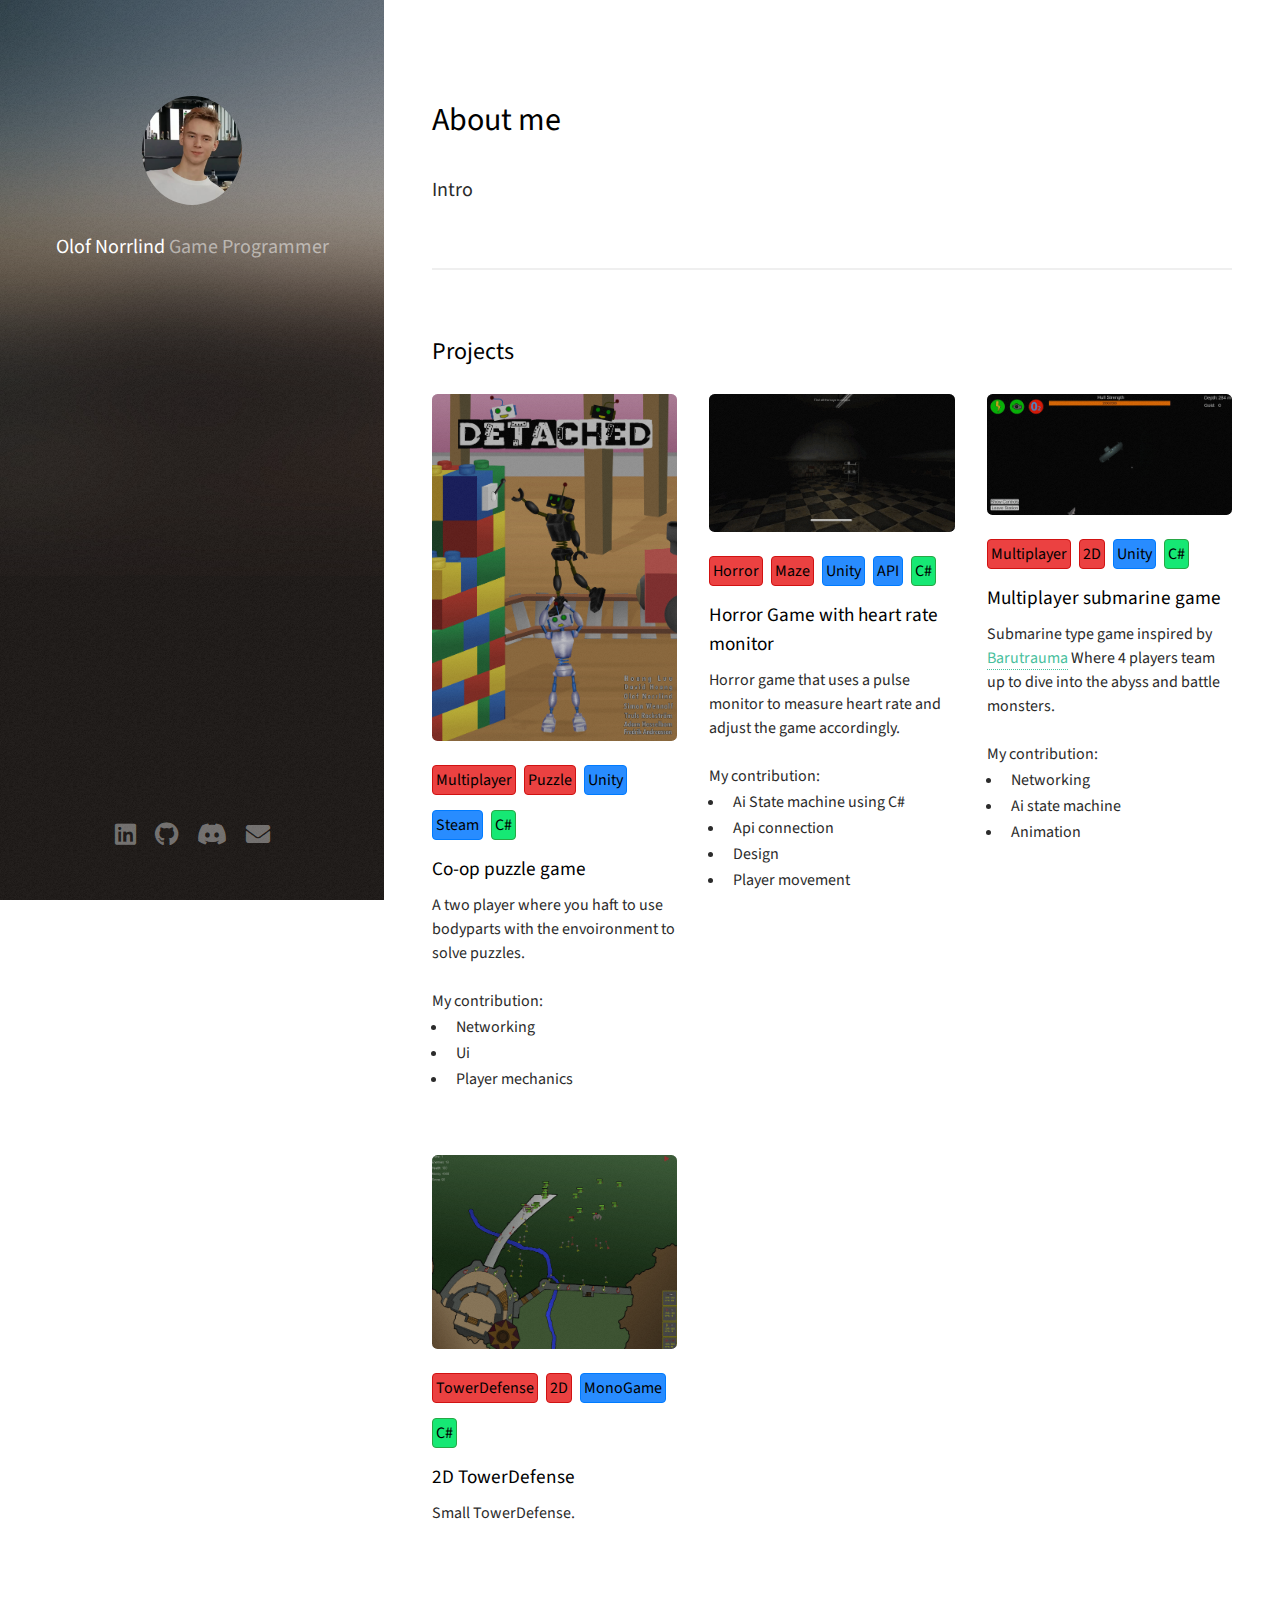
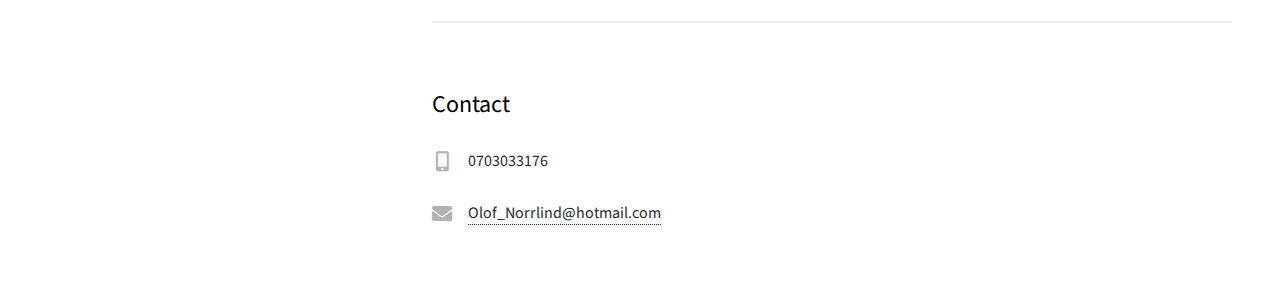
==== index.html @ 46040213 "Added assets + changed front page" ====
<!DOCTYPE HTML>
<html>
	<head>
		<title>Olof Norrlind Portfolio</title>
		<meta charset="utf-8" />
		<meta name="viewport" content="width=device-width, initial-scale=1, user-scalable=no" />
		<link rel="stylesheet" href="assets/css/main.css" />
	</head>
	<body class="is-preload">

		<!-- Header -->
			<header id="header">
				<div class="inner">
					<a href="#" class="image avatar"><img src="images/avatar.jpg" alt="" /></a>
					<h1><strong>Olof Norrlind</strong><br/>
					Game Programmer<br/>
					</h1>
				</div>
			</header>

		<!-- Main -->
			<div id="main">

				<!-- One -->
					<section id="one">
						<header class="major">
							<h2>About me</h2>
						</header>
						<p>Intro</p>
					</section>

				<!-- Two -->
					<section id="two">
						<h2>Projects</h2>
						<div class="row">
							<article class="col-4 col-6-small col-12-xsmall work-item">
								<a href="Detached.html" class="image fit thumb"><img src="images/Detached/DetachedAffisch2.png" alt="" /></a>
									<figcaption class="Game">Multiplayer</figcaption>
  									<figcaption class="Game">Puzzle</figcaption>
  									<figcaption class="Engine">Unity</figcaption>
									<figcaption class="Engine">Steam</figcaption>
									<figcaption class="Language">C#</figcaption>

								<h3>Co-op puzzle game</h3>
								<p>A two player where you haft to use bodyparts with the envoironment to solve puzzles. <br/>
									<br/>
								My contribution:</p>	

								<ul>
									<li><p>Networking</p></li>
									<li><p>Ui</p></li>
									<li><p>Player mechanics</p></li>
								</ul>
							</article>
							<article class="col-4 col-6-small col-12-xsmall work-item">
								<a href="Biofeedback.html" class="image fit thumb"><img src="images/BioFeedBack/Start.gif" alt="" /></a>
									<figcaption class="Game">Horror</figcaption>
									<figcaption class="Game">Maze</figcaption>
									<figcaption class="Engine">Unity</figcaption>
									<figcaption class="Engine">API</figcaption>
									<figcaption class="Language">C#</figcaption>

								<h3>Horror Game with heart rate monitor</h3>
								<p>Horror game that uses a pulse monitor to measure heart rate and adjust the game accordingly.<br/>
									<br/>
								My contribution:</p>	

								<ul>
									<li><p>Ai State machine using C#</p></li>
									<li><p>Api connection</p></li>
									<li><p>Design</p></li>
									<li><p>Player movement</p></li>
								</ul>
							</article>
							<article class="col-4 col-6-small col-12-xsmall work-item">
								<a href="BelowUs.html" class="image fit thumb"><img src="images/BelowUs/belowus4.gif" alt="" /></a>
									<figcaption class="Game">Multiplayer</figcaption>
									<figcaption class="Game">2D</figcaption>
									<figcaption class="Engine">Unity</figcaption>
									<figcaption class="Language">C#</figcaption>
								<h3>Multiplayer submarine game</h3>
								<p>Submarine type game inspired by <a href="https://store.steampowered.com/app/602960/Barotrauma/">Barutrauma</a> Where 4 players team up to dive into the abyss and battle monsters.<br/>
									<br/>
								My contribution:</p>	

								<ul>
									<li><p>Networking</p></li>
									<li><p>Ai state machine</p></li>
									<li><p>Animation</p></li>
								</ul>
							</article>
							<!-- <article class="col-4 col-6-small col-12-xsmall work-item">
								<a href="WeatherApp.html" class="image fit thumb"><img src="images/thumbs/04.jpg" alt="" /></a>
									<figcaption class="Game">Android App</figcaption>
									<figcaption class="Engine">Api</figcaption>
									<figcaption class="Engine">Android Studio</figcaption>
									<figcaption class="Language">Kotlin</figcaption>
								<h3>Trivia Game app</h3>
								<p>Players play the game by guessing the current climate in a city or country. Each round players get the 3 wrong answers and one correct one. The goal is to reach a highscore. The locations are pulled from google maps and then used in a weather api.</p>
							</article> -->
							<article class="col-4 col-6-small col-12-xsmall work-item">
								<a href="TowerDefense.html" class="image fit thumb"><img src="images/TowerDefense/Game1.png" alt="" /></a>
									<figcaption class="Game">TowerDefense</figcaption>
									<figcaption class="Game">2D</figcaption>
									<figcaption class="Engine">MonoGame</figcaption>
									<figcaption class="Language">C#</figcaption>
								<h3>2D TowerDefense</h3>
								<p>Small TowerDefense.</p>
							</article>	
						</div>
					</section>

				<!-- Three -->
					<section id="three">
						<h2>Contact</h2>
						<ul class="labeled-icons">
							<li>
								<h3 class="icon solid fa-mobile-alt"><span class="label">Phone</span></h3>
								0703033176
							</li>
							<li>
								<h3 class="icon solid fa-envelope"><span class="label">Email</span></h3>
								<a href="#">Olof_Norrlind@hotmail.com</a>
							</li>
						</ul>
						
					</section>

				<!-- Four -->
				<!--
					<section id="four">
						<h2>Elements</h2>

						<section>
							<h4>Text</h4>
							<p>This is <b>bold</b> and this is <strong>strong</strong>. This is <i>italic</i> and this is <em>emphasized</em>.
							This is <sup>superscript</sup> text and this is <sub>subscript</sub> text.
							This is <u>underlined</u> and this is code: <code>for (;;) { ... }</code>. Finally, <a href="#">this is a link</a>.</p>
							<hr />
							<header>
								<h4>Heading with a Subtitle</h4>
								<p>Lorem ipsum dolor sit amet nullam id egestas urna aliquam</p>
							</header>
							<p>Nunc lacinia ante nunc ac lobortis. Interdum adipiscing gravida odio porttitor sem non mi integer non faucibus ornare mi ut ante amet placerat aliquet. Volutpat eu sed ante lacinia sapien lorem accumsan varius montes viverra nibh in adipiscing blandit tempus accumsan.</p>
							<header>
								<h5>Heading with a Subtitle</h5>
								<p>Lorem ipsum dolor sit amet nullam id egestas urna aliquam</p>
							</header>
							<p>Nunc lacinia ante nunc ac lobortis. Interdum adipiscing gravida odio porttitor sem non mi integer non faucibus ornare mi ut ante amet placerat aliquet. Volutpat eu sed ante lacinia sapien lorem accumsan varius montes viverra nibh in adipiscing blandit tempus accumsan.</p>
							<hr />
							<h2>Heading Level 2</h2>
							<h3>Heading Level 3</h3>
							<h4>Heading Level 4</h4>
							<h5>Heading Level 5</h5>
							<h6>Heading Level 6</h6>
							<hr />
							<h5>Blockquote</h5>
							<blockquote>Fringilla nisl. Donec accumsan interdum nisi, quis tincidunt felis sagittis eget tempus euismod. Vestibulum ante ipsum primis in faucibus vestibulum. Blandit adipiscing eu felis iaculis volutpat ac adipiscing accumsan faucibus. Vestibulum ante ipsum primis in faucibus lorem ipsum dolor sit amet nullam adipiscing eu felis.</blockquote>
							<h5>Preformatted</h5>
							<pre><code>i = 0;

while (!deck.isInOrder()) {
print 'Iteration ' + i;
deck.shuffle();
i++;
}

print 'It took ' + i + ' iterations to sort the deck.';</code></pre>
						</section>

						<section>
							<h4>Lists</h4>
							<div class="row">
								<div class="col-6 col-12-xsmall">
									<h5>Unordered</h5>
									<ul>
										<li>Dolor pulvinar etiam magna etiam.</li>
										<li>Sagittis adipiscing lorem eleifend.</li>
										<li>Felis enim feugiat dolore viverra.</li>
									</ul>
									<h5>Alternate</h5>
									<ul class="alt">
										<li>Dolor pulvinar etiam magna etiam.</li>
										<li>Sagittis adipiscing lorem eleifend.</li>
										<li>Felis enim feugiat dolore viverra.</li>
									</ul>
								</div>
								<div class="col-6 col-12-xsmall">
									<h5>Ordered</h5>
									<ol>
										<li>Dolor pulvinar etiam magna etiam.</li>
										<li>Etiam vel felis at lorem sed viverra.</li>
										<li>Felis enim feugiat dolore viverra.</li>
										<li>Dolor pulvinar etiam magna etiam.</li>
										<li>Etiam vel felis at lorem sed viverra.</li>
										<li>Felis enim feugiat dolore viverra.</li>
									</ol>
									<h5>Icons</h5>
									<ul class="icons">
										<li><a href="#" class="icon brands fa-twitter"><span class="label">Twitter</span></a></li>
										<li><a href="#" class="icon brands fa-facebook-f"><span class="label">Facebook</span></a></li>
										<li><a href="#" class="icon brands fa-instagram"><span class="label">Instagram</span></a></li>
										<li><a href="#" class="icon brands fa-github"><span class="label">Github</span></a></li>
										<li><a href="#" class="icon brands fa-dribbble"><span class="label">Dribbble</span></a></li>
										<li><a href="#" class="icon brands fa-tumblr"><span class="label">Tumblr</span></a></li>
									</ul>
								</div>
							</div>
							<h5>Actions</h5>
							<ul class="actions">
								<li><a href="#" class="button primary">Default</a></li>
								<li><a href="#" class="button">Default</a></li>
							</ul>
							<ul class="actions small">
								<li><a href="#" class="button primary small">Small</a></li>
								<li><a href="#" class="button small">Small</a></li>
							</ul>
							<div class="row">
								<div class="col-6 col-12-small">
									<ul class="actions stacked">
										<li><a href="#" class="button primary">Default</a></li>
										<li><a href="#" class="button">Default</a></li>
									</ul>
								</div>
								<div class="col-6 col-12-small">
									<ul class="actions stacked">
										<li><a href="#" class="button primary small">Small</a></li>
										<li><a href="#" class="button small">Small</a></li>
									</ul>
								</div>
								<div class="col-6 col-12-small">
									<ul class="actions stacked">
										<li><a href="#" class="button primary fit">Default</a></li>
										<li><a href="#" class="button fit">Default</a></li>
									</ul>
								</div>
								<div class="col-6 col-12-small">
									<ul class="actions stacked">
										<li><a href="#" class="button primary small fit">Small</a></li>
										<li><a href="#" class="button small fit">Small</a></li>
									</ul>
								</div>
							</div>
						</section>

						<section>
							<h4>Table</h4>
							<h5>Default</h5>
							<div class="table-wrapper">
								<table>
									<thead>
										<tr>
											<th>Name</th>
											<th>Description</th>
											<th>Price</th>
										</tr>
									</thead>
									<tbody>
										<tr>
											<td>Item One</td>
											<td>Ante turpis integer aliquet porttitor.</td>
											<td>29.99</td>
										</tr>
										<tr>
											<td>Item Two</td>
											<td>Vis ac commodo adipiscing arcu aliquet.</td>
											<td>19.99</td>
										</tr>
										<tr>
											<td>Item Three</td>
											<td> Morbi faucibus arcu accumsan lorem.</td>
											<td>29.99</td>
										</tr>
										<tr>
											<td>Item Four</td>
											<td>Vitae integer tempus condimentum.</td>
											<td>19.99</td>
										</tr>
										<tr>
											<td>Item Five</td>
											<td>Ante turpis integer aliquet porttitor.</td>
											<td>29.99</td>
										</tr>
									</tbody>
									<tfoot>
										<tr>
											<td colspan="2"></td>
											<td>100.00</td>
										</tr>
									</tfoot>
								</table>
							</div>

							<h5>Alternate</h5>
							<div class="table-wrapper">
								<table class="alt">
									<thead>
										<tr>
											<th>Name</th>
											<th>Description</th>
											<th>Price</th>
										</tr>
									</thead>
									<tbody>
										<tr>
											<td>Item One</td>
											<td>Ante turpis integer aliquet porttitor.</td>
											<td>29.99</td>
										</tr>
										<tr>
											<td>Item Two</td>
											<td>Vis ac commodo adipiscing arcu aliquet.</td>
											<td>19.99</td>
										</tr>
										<tr>
											<td>Item Three</td>
											<td> Morbi faucibus arcu accumsan lorem.</td>
											<td>29.99</td>
										</tr>
										<tr>
											<td>Item Four</td>
											<td>Vitae integer tempus condimentum.</td>
											<td>19.99</td>
										</tr>
										<tr>
											<td>Item Five</td>
											<td>Ante turpis integer aliquet porttitor.</td>
											<td>29.99</td>
										</tr>
									</tbody>
									<tfoot>
										<tr>
											<td colspan="2"></td>
											<td>100.00</td>
										</tr>
									</tfoot>
								</table>
							</div>
						</section>

						<section>
							<h4>Buttons</h4>
							<ul class="actions">
								<li><a href="#" class="button primary">Primary</a></li>
								<li><a href="#" class="button">Default</a></li>
							</ul>
							<ul class="actions">
								<li><a href="#" class="button large">Large</a></li>
								<li><a href="#" class="button">Default</a></li>
								<li><a href="#" class="button small">Small</a></li>
							</ul>
							<ul class="actions fit">
								<li><a href="#" class="button primary fit">Fit</a></li>
								<li><a href="#" class="button fit">Fit</a></li>
							</ul>
							<ul class="actions fit small">
								<li><a href="#" class="button primary fit small">Fit + Small</a></li>
								<li><a href="#" class="button fit small">Fit + Small</a></li>
							</ul>
							<ul class="actions">
								<li><a href="#" class="button primary icon solid fa-download">Icon</a></li>
								<li><a href="#" class="button icon solid fa-download">Icon</a></li>
							</ul>
							<ul class="actions">
								<li><span class="button primary disabled">Primary</span></li>
								<li><span class="button disabled">Default</span></li>
							</ul>
						</section>

						<section>
							<h4>Form</h4>
							<form method="post" action="#">
								<div class="row gtr-uniform gtr-50">
									<div class="col-6 col-12-xsmall">
										<input type="text" name="demo-name" id="demo-name" value="" placeholder="Name" />
									</div>
									<div class="col-6 col-12-xsmall">
										<input type="email" name="demo-email" id="demo-email" value="" placeholder="Email" />
									</div>
									<div class="col-12">
										<select name="demo-category" id="demo-category">
											<option value="">- Category -</option>
											<option value="1">Manufacturing</option>
											<option value="1">Shipping</option>
											<option value="1">Administration</option>
											<option value="1">Human Resources</option>
										</select>
									</div>
									<div class="col-4 col-12-small">
										<input type="radio" id="demo-priority-low" name="demo-priority" checked>
										<label for="demo-priority-low">Low Priority</label>
									</div>
									<div class="col-4 col-12-small">
										<input type="radio" id="demo-priority-normal" name="demo-priority">
										<label for="demo-priority-normal">Normal Priority</label>
									</div>
									<div class="col-4 col-12-small">
										<input type="radio" id="demo-priority-high" name="demo-priority">
										<label for="demo-priority-high">High Priority</label>
									</div>
									<div class="col-6 col-12-small">
										<input type="checkbox" id="demo-copy" name="demo-copy">
										<label for="demo-copy">Email me a copy of this message</label>
									</div>
									<div class="col-6 col-12-small">
										<input type="checkbox" id="demo-human" name="demo-human" checked>
										<label for="demo-human">I am a human and not a robot</label>
									</div>
									<div class="col-12">
										<textarea name="demo-message" id="demo-message" placeholder="Enter your message" rows="6"></textarea>
									</div>
									<div class="col-12">
										<ul class="actions">
											<li><input type="submit" value="Send Message" class="primary" /></li>
											<li><input type="reset" value="Reset" /></li>
										</ul>
									</div>
								</div>
							</form>
						</section>

						<section>
							<h4>Image</h4>
							<h5>Fit</h5>
							<div class="box alt">
								<div class="row gtr-50 gtr-uniform">
									<div class="col-12"><span class="image fit"><img src="images/fulls/05.jpg" alt="" /></span></div>
									<div class="col-4"><span class="image fit"><img src="images/thumbs/01.jpg" alt="" /></span></div>
									<div class="col-4"><span class="image fit"><img src="images/thumbs/02.jpg" alt="" /></span></div>
									<div class="col-4"><span class="image fit"><img src="images/thumbs/03.jpg" alt="" /></span></div>
									<div class="col-4"><span class="image fit"><img src="images/thumbs/04.jpg" alt="" /></span></div>
									<div class="col-4"><span class="image fit"><img src="images/thumbs/05.jpg" alt="" /></span></div>
									<div class="col-4"><span class="image fit"><img src="images/thumbs/06.jpg" alt="" /></span></div>
									<div class="col-4"><span class="image fit"><img src="images/thumbs/03.jpg" alt="" /></span></div>
									<div class="col-4"><span class="image fit"><img src="images/thumbs/02.jpg" alt="" /></span></div>
									<div class="col-4"><span class="image fit"><img src="images/thumbs/01.jpg" alt="" /></span></div>
								</div>
							</div>
							<h5>Left &amp; Right</h5>
							<p><span class="image left"><img src="images/avatar.jpg" alt="" /></span>Fringilla nisl. Donec accumsan interdum nisi, quis tincidunt felis sagittis eget. tempus euismod. Vestibulum ante ipsum primis in faucibus vestibulum. Blandit adipiscing eu felis iaculis volutpat ac adipiscing accumsan eu faucibus. Integer ac pellentesque praesent tincidunt felis sagittis eget. tempus euismod. Vestibulum ante ipsum primis in faucibus vestibulum. Blandit adipiscing eu felis iaculis volutpat ac adipiscing accumsan eu faucibus. Integer ac pellentesque praesent. Donec accumsan interdum nisi, quis tincidunt felis sagittis eget. tempus euismod. Vestibulum ante ipsum primis in faucibus vestibulum. Blandit adipiscing eu felis iaculis volutpat ac adipiscing accumsan eu faucibus. Integer ac pellentesque praesent tincidunt felis sagittis eget. tempus euismod. Vestibulum ante ipsum primis in faucibus vestibulum. Blandit adipiscing eu felis iaculis volutpat ac adipiscing accumsan eu faucibus. Integer ac pellentesque praesent.</p>
							<p><span class="image right"><img src="images/avatar.jpg" alt="" /></span>Fringilla nisl. Donec accumsan interdum nisi, quis tincidunt felis sagittis eget. tempus euismod. Vestibulum ante ipsum primis in faucibus vestibulum. Blandit adipiscing eu felis iaculis volutpat ac adipiscing accumsan eu faucibus. Integer ac pellentesque praesent tincidunt felis sagittis eget. tempus euismod. Vestibulum ante ipsum primis in faucibus vestibulum. Blandit adipiscing eu felis iaculis volutpat ac adipiscing accumsan eu faucibus. Integer ac pellentesque praesent. Donec accumsan interdum nisi, quis tincidunt felis sagittis eget. tempus euismod. Vestibulum ante ipsum primis in faucibus vestibulum. Blandit adipiscing eu felis iaculis volutpat ac adipiscing accumsan eu faucibus. Integer ac pellentesque praesent tincidunt felis sagittis eget. tempus euismod. Vestibulum ante ipsum primis in faucibus vestibulum. Blandit adipiscing eu felis iaculis volutpat ac adipiscing accumsan eu faucibus. Integer ac pellentesque praesent.</p>
						</section>

					</section>
				-->

			</div>

		<!-- Footer -->
			<footer id="footer">
				<div class="inner">
					<ul class="icons">
						<li><a href="https://se.linkedin.com/in/olof-norrlind-873785173" class="icon brands fa-linkedin"><span class="label">Linkedin</span></a></li>
						<li><a href="https://github.com/OlofN97" class="icon brands fa-github"><span class="label">Github</span></a></li>
						<li><a href="https://discordapp.com/users/197873291271077891" class="icon brands fa-discord"><span class="label">Discord</span></a></li>
						<li><a href="mailto:olof_norrlind@hotmail.com" class="icon solid fa-envelope"><span class="label">Email</span></a></li>
					</ul>					
				</div>
			</footer>

		<!-- Scripts -->
			<script src="assets/js/jquery.min.js"></script>
			<script src="assets/js/jquery.poptrox.min.js"></script>
			<script src="assets/js/browser.min.js"></script>
			<script src="assets/js/breakpoints.min.js"></script>
			<script src="assets/js/util.js"></script>
			<script src="assets/js/main.js"></script>

	</body>
</html>
---- assets/css/main.css ----
@import url("fontawesome-all.min.css");
@import url("https://fonts.googleapis.com/css?family=Source+Sans+Pro:400,400italic");

/*
	Strata by HTML5 UP
	html5up.net | @ajlkn
	Free for personal and commercial use under the CCA 3.0 license (html5up.net/license)
*/

html, body, div, span, applet, object,
iframe, h1, h2, h3, h4, h5, h6, p, blockquote,
pre, a, abbr, acronym, address, big, cite,
code, del, dfn, em, img, ins, kbd, q, s, samp,
small, strike, strong, sub, sup, tt, var, b,
u, i, center, dl, dt, dd, ol, ul, li, fieldset,
form, label, legend, table, caption, tbody,
tfoot, thead, tr, th, td, article, aside,
canvas, details, embed, figure, figcaption,
footer, header, hgroup, menu, nav, output, ruby,
section, summary, time, mark, audio, video {
	margin: 0;
	padding: 0;
	border: 0;
	font-size: 100%;
	font: inherit;
	vertical-align: baseline;}

article, aside, details, figcaption, figure,
footer, header, hgroup, menu, nav, section {
	display: block;}

body {
	line-height: 1;
}





.back-button {
	position: absolute;
	top: 5%; /* Adjust as needed */
	left: 5%; /* Adjust as needed */
	padding: 10px 20px;
	background-color: transparent; /* Blue background color */
	color: #b2b2b2; /* White text color */
	border: none;
	border-radius: 4px;
	cursor: pointer;
}

.back-button:hover {
	background-color: rgba(255, 255, 255, 0.1); /* Keep background color transparent on hover */
	color: #b2b2b2; /* Change text color on hover */
	border:#787878;
	border-radius: 4px;
}





.button-container {
	display: flex;
  }

ol, ul {
	list-style: none;
}

blockquote, q {
	quotes: none;
}

	blockquote:before, blockquote:after, q:before, q:after {
		content: '';
		content: none;
	}

table {
	border-collapse: collapse;
	border-spacing: 0;
}

body {
	-webkit-text-size-adjust: none;
}

mark {
	background-color: transparent;
	color: inherit;
}

input::-moz-focus-inner {
	border: 0;
	padding: 0;
}

input, select, textarea {
	-moz-appearance: none;
	-webkit-appearance: none;
	-ms-appearance: none;
	appearance: none;
}

/* Basic */

	html {
		box-sizing: border-box;
	}

	*, *:before, *:after {
		box-sizing: inherit;
	}

	body {
		background: #fff;
	}

		body.is-preload *, body.is-preload *:before, body.is-preload *:after {
			-moz-animation: none !important;
			-webkit-animation: none !important;
			-ms-animation: none !important;
			animation: none !important;
			-moz-transition: none !important;
			-webkit-transition: none !important;
			-ms-transition: none !important;
			transition: none !important;
		}

	body, input, select, textarea {
		color: #2b2b2b;
		font-family: "Source Sans Pro", Helvetica, sans-serif;
		font-size: 16pt;
		font-weight: 400;
		line-height: 1.75em;
	}

	a {
		-moz-transition: color 0.2s ease-in-out, border-color 0.2s ease-in-out;
		-webkit-transition: color 0.2s ease-in-out, border-color 0.2s ease-in-out;
		-ms-transition: color 0.2s ease-in-out, border-color 0.2s ease-in-out;
		transition: color 0.2s ease-in-out, border-color 0.2s ease-in-out;
		border-bottom: dotted 1px;
		color: #49bf9d;
		text-decoration: none;
	}

		a:hover {
			border-bottom-color: transparent;
			color: #49bf9d !important;
			text-decoration: none;
		}

	strong, b {
		color: #787878;
		font-weight: 400;
	}

	em, i {
		font-style: italic;
	}

	p {
		font-size: 20px;
		margin: 0 0 2em 0;
	}

	h1, h2, h3, h4, h5, h6 {
		color: #000000;
		font-weight: 400;
		line-height: 1em;
		margin: 0 0 1em 0;
	}

		h1 a, h2 a, h3 a, h4 a, h5 a, h6 a {
			color: inherit;
			text-decoration: none;
		}

	h1 {
		font-size: 2em;
		line-height: 1.5em;
	}

	h2 {
		font-size: 1.5em;
		line-height: 1.5em;
	}

	h3 {
		font-size: 1.25em;
		line-height: 1.5em;
	}

	h4 {
		font-size: 1.1em;
		line-height: 1.5em;
	}

	h5 {
		font-size: 0.9em;
		line-height: 1.5em;
	}

	h6 {
		font-size: 0.7em;
		line-height: 1.5em;
	}

	sub {
		font-size: 0.8em;
		position: relative;
		top: 0.5em;
	}

	sup {
		font-size: 0.8em;
		position: relative;
		top: -0.5em;
	}

	hr {
		border: 0;
		border-bottom: solid 2px #efefef;
		margin: 2em 0;
	}

		hr.major {
			margin: 3em 0;
		}

	blockquote {
		border-left: solid 6px #efefef;
		font-style: italic;
		margin: 0 0 2em 0;
		padding: 0.5em 0 0.5em 1.5em;
	}

	code {
		background: #f7f7f7;
		border-radius: 0.35em;
		border: solid 2px #efefef;
		font-family: "Courier New", monospace;
		font-size: 0.9em;
		margin: 0 0.25em;
		padding: 0.25em 0.65em;
	}

	pre {
		-webkit-overflow-scrolling: touch;
		font-family: "Courier New", monospace;
		font-size: 0.9em;
		margin: 0 0 2em 0;
	}

		pre code {
			display: block;
			line-height: 1.75em;
			padding: 1em 1.5em;
			overflow-x: auto;
		}

	.align-left {
		text-align: left;
	}

	.align-center {
		text-align: center;
	}

	.align-right {
		text-align: right;
	}

/* Container */

	.container {
		margin: 0 auto;
		max-width: calc(100% - 4em);
		width: 100%;
	}

		.container.xsmall {
			width: 25%;
		}

		.container.small {
			width: 50%;
		}

		.container.medium {
			width: 75%;
		}

		.container.large {
			width: 125%;
		}

		.container.xlarge {
			width: 150%;
		}

		.container.max {
			width: 100%;
		}

		@media screen and (max-width: 980px) {

			.container {
				width: 100% !important;
				max-width: 100% !important;
			}

		}

		@media screen and (max-width: 480px) {

			.container {
				max-width: calc(100% - 3em);
			}

		}

/* Row */

	.row {
		display: flex;
		flex-wrap: wrap;
		box-sizing: border-box;
		align-items: stretch;
	}

		.row > * {
			box-sizing: border-box;
		}

		.row.gtr-uniform > * > :last-child {
			margin-bottom: 0;
		}

		.row.aln-left {
			justify-content: flex-start;
		}

		.row.aln-center {
			justify-content: center;
		}

		.row.aln-right {
			justify-content: flex-end;
		}

		.row.aln-top {
			align-items: flex-start;
		}

		.row.aln-middle {
			align-items: center;
		}

		.row.aln-bottom {
			align-items: flex-end;
		}

		.row > .imp {
			order: -1;
		}

		.row > .col-1 {
			width: 8.33333%;
		}

		.row > .off-1 {
			margin-left: 8.33333%;
		}

		.row > .col-2 {
			width: 16.66667%;
		}

		.row > .off-2 {
			margin-left: 16.66667%;
		}

		.row > .col-3 {
			width: 25%;
		}

		.row > .off-3 {
			margin-left: 25%;
		}

		.row > .col-4 {
			width: 33.33333%;
		}

		.row > .off-4 {
			margin-left: 33.33333%;
		}

		.row > .col-5 {
			width: 41.66667%;
		}

		.row > .off-5 {
			margin-left: 41.66667%;
		}

		.row > .col-6 {
			width: 50%;
		}

		.row > .off-6 {
			margin-left: 50%;
		}

		.row > .col-7 {
			width: 58.33333%;
		}

		.row > .off-7 {
			margin-left: 58.33333%;
		}

		.row > .col-8 {
			width: 66.66667%;
		}

		.row > .off-8 {
			margin-left: 66.66667%;
		}

		.row > .col-9 {
			width: 75%;
		}

		.row > .off-9 {
			margin-left: 75%;
		}

		.row > .col-10 {
			width: 83.33333%;
		}

		.row > .off-10 {
			margin-left: 83.33333%;
		}

		.row > .col-11 {
			width: 91.66667%;
		}

		.row > .off-11 {
			margin-left: 91.66667%;
		}

		.row > .col-12 {
			width: 100%;
		}

		.row > .off-12 {
			margin-left: 100%;
		}

		.row.gtr-0 {
			margin-top: 0;
			margin-left: 0em;
		}

			.row.gtr-0 > * {
				padding: 0 0 0 0em;
			}

			.row.gtr-0.gtr-uniform {
				margin-top: 0em;
			}

				.row.gtr-0.gtr-uniform > * {
					padding-top: 0em;
				}

		.row.gtr-25 {
			margin-top: 0;
			margin-left: -0.625em;
		}

			.row.gtr-25 > * {
				padding: 0 0 0 0.625em;
			}

			.row.gtr-25.gtr-uniform {
				margin-top: -0.625em;
			}

				.row.gtr-25.gtr-uniform > * {
					padding-top: 0.625em;
				}

		.row.gtr-50 {
			margin-top: 0;
			margin-left: -1.25em;
		}

			.row.gtr-50 > * {
				padding: 0 0 0 1.25em;
			}

			.row.gtr-50.gtr-uniform {
				margin-top: -1.25em;
			}

				.row.gtr-50.gtr-uniform > * {
					padding-top: 1.25em;
				}

		.row {
			margin-top: 0;
			margin-left: -2.5em;
		}

			.row > * {
				padding: 0 0 0 2.5em;
			}

			.row.gtr-uniform {
				margin-top: -2.5em;
			}

				.row.gtr-uniform > * {
					padding-top: 2.5em;
				}

		.row.gtr-150 {
			margin-top: 0;
			margin-left: -3.75em;
		}

			.row.gtr-150 > * {
				padding: 0 0 0 3.75em;
			}

			.row.gtr-150.gtr-uniform {
				margin-top: -3.75em;
			}

				.row.gtr-150.gtr-uniform > * {
					padding-top: 3.75em;
				}

		.row.gtr-200 {
			margin-top: 0;
			margin-left: -5em;
		}

			.row.gtr-200 > * {
				padding: 0 0 0 5em;
			}

			.row.gtr-200.gtr-uniform {
				margin-top: -5em;
			}

				.row.gtr-200.gtr-uniform > * {
					padding-top: 5em;
				}

		@media screen and (max-width: 1800px) {

			.row {
				display: flex;
				flex-wrap: wrap;
				box-sizing: border-box;
				align-items: stretch;
			}

				.row > * {
					box-sizing: border-box;
				}

				.row.gtr-uniform > * > :last-child {
					margin-bottom: 0;
				}

				.row.aln-left {
					justify-content: flex-start;
				}

				.row.aln-center {
					justify-content: center;
				}

				.row.aln-right {
					justify-content: flex-end;
				}

				.row.aln-top {
					align-items: flex-start;
				}

				.row.aln-middle {
					align-items: center;
				}

				.row.aln-bottom {
					align-items: flex-end;
				}

				.row > .imp-xlarge {
					order: -1;
				}

				.row > .col-1-xlarge {
					width: 8.33333%;
				}

				.row > .off-1-xlarge {
					margin-left: 8.33333%;
				}

				.row > .col-2-xlarge {
					width: 16.66667%;
				}

				.row > .off-2-xlarge {
					margin-left: 16.66667%;
				}

				.row > .col-3-xlarge {
					width: 25%;
				}

				.row > .off-3-xlarge {
					margin-left: 25%;
				}

				.row > .col-4-xlarge {
					width: 33.33333%;
				}

				.row > .off-4-xlarge {
					margin-left: 33.33333%;
				}

				.row > .col-5-xlarge {
					width: 41.66667%;
				}

				.row > .off-5-xlarge {
					margin-left: 41.66667%;
				}

				.row > .col-6-xlarge {
					width: 50%;
				}

				.row > .off-6-xlarge {
					margin-left: 50%;
				}

				.row > .col-7-xlarge {
					width: 58.33333%;
				}

				.row > .off-7-xlarge {
					margin-left: 58.33333%;
				}

				.row > .col-8-xlarge {
					width: 66.66667%;
				}

				.row > .off-8-xlarge {
					margin-left: 66.66667%;
				}

				.row > .col-9-xlarge {
					width: 75%;
				}

				.row > .off-9-xlarge {
					margin-left: 75%;
				}

				.row > .col-10-xlarge {
					width: 83.33333%;
				}

				.row > .off-10-xlarge {
					margin-left: 83.33333%;
				}

				.row > .col-11-xlarge {
					width: 91.66667%;
				}

				.row > .off-11-xlarge {
					margin-left: 91.66667%;
				}

				.row > .col-12-xlarge {
					width: 100%;
				}

				.row > .off-12-xlarge {
					margin-left: 100%;
				}

				.row.gtr-0 {
					margin-top: 0;
					margin-left: 0em;
				}

					.row.gtr-0 > * {
						padding: 0 0 0 0em;
					}

					.row.gtr-0.gtr-uniform {
						margin-top: 0em;
					}

						.row.gtr-0.gtr-uniform > * {
							padding-top: 0em;
						}

				.row.gtr-25 {
					margin-top: 0;
					margin-left: -0.625em;
				}

					.row.gtr-25 > * {
						padding: 0 0 0 0.625em;
					}

					.row.gtr-25.gtr-uniform {
						margin-top: -0.625em;
					}

						.row.gtr-25.gtr-uniform > * {
							padding-top: 0.625em;
						}

				.row.gtr-50 {
					margin-top: 0;
					margin-left: -1.25em;
				}

					.row.gtr-50 > * {
						padding: 0 0 0 1.25em;
					}

					.row.gtr-50.gtr-uniform {
						margin-top: -1.25em;
					}

						.row.gtr-50.gtr-uniform > * {
							padding-top: 1.25em;
						}

				.row {
					margin-top: 0;
					margin-left: -2.5em;
				}

					.row > * {
						padding: 0 0 0 2.5em;
					}

					.row.gtr-uniform {
						margin-top: -2.5em;
					}

						.row.gtr-uniform > * {
							padding-top: 2.5em;
						}

				.row.gtr-150 {
					margin-top: 0;
					margin-left: -3.75em;
				}

					.row.gtr-150 > * {
						padding: 0 0 0 3.75em;
					}

					.row.gtr-150.gtr-uniform {
						margin-top: -3.75em;
					}

						.row.gtr-150.gtr-uniform > * {
							padding-top: 3.75em;
						}

				.row.gtr-200 {
					margin-top: 0;
					margin-left: -5em;
				}

					.row.gtr-200 > * {
						padding: 0 0 0 5em;
					}

					.row.gtr-200.gtr-uniform {
						margin-top: -5em;
					}

						.row.gtr-200.gtr-uniform > * {
							padding-top: 5em;
						}

		}

		@media screen and (max-width: 1280px) {

			.row {
				display: flex;
				flex-wrap: wrap;
				box-sizing: border-box;
				align-items: stretch;
			}

				.row > * {
					box-sizing: border-box;
				}

				.row.gtr-uniform > * > :last-child {
					margin-bottom: 0;
				}

				.row.aln-left {
					justify-content: flex-start;
				}

				.row.aln-center {
					justify-content: center;
				}

				.row.aln-right {
					justify-content: flex-end;
				}

				.row.aln-top {
					align-items: flex-start;
				}

				.row.aln-middle {
					align-items: center;
				}

				.row.aln-bottom {
					align-items: flex-end;
				}

				.row > .imp-large {
					order: -1;
				}

				.row > .col-1-large {
					width: 8.33333%;
				}

				.row > .off-1-large {
					margin-left: 8.33333%;
				}

				.row > .col-2-large {
					width: 16.66667%;
				}

				.row > .off-2-large {
					margin-left: 16.66667%;
				}

				.row > .col-3-large {
					width: 25%;
				}

				.row > .off-3-large {
					margin-left: 25%;
				}

				.row > .col-4-large {
					width: 33.33333%;
				}

				.row > .off-4-large {
					margin-left: 33.33333%;
				}

				.row > .col-5-large {
					width: 41.66667%;
				}

				.row > .off-5-large {
					margin-left: 41.66667%;
				}

				.row > .col-6-large {
					width: 50%;
				}

				.row > .off-6-large {
					margin-left: 50%;
				}

				.row > .col-7-large {
					width: 58.33333%;
				}

				.row > .off-7-large {
					margin-left: 58.33333%;
				}

				.row > .col-8-large {
					width: 66.66667%;
				}

				.row > .off-8-large {
					margin-left: 66.66667%;
				}

				.row > .col-9-large {
					width: 75%;
				}

				.row > .off-9-large {
					margin-left: 75%;
				}

				.row > .col-10-large {
					width: 83.33333%;
				}

				.row > .off-10-large {
					margin-left: 83.33333%;
				}

				.row > .col-11-large {
					width: 91.66667%;
				}

				.row > .off-11-large {
					margin-left: 91.66667%;
				}

				.row > .col-12-large {
					width: 100%;
				}

				.row > .off-12-large {
					margin-left: 100%;
				}

				.row.gtr-0 {
					margin-top: 0;
					margin-left: 0em;
				}

					.row.gtr-0 > * {
						padding: 0 0 0 0em;
					}

					.row.gtr-0.gtr-uniform {
						margin-top: 0em;
					}

						.row.gtr-0.gtr-uniform > * {
							padding-top: 0em;
						}

				.row.gtr-25 {
					margin-top: 0;
					margin-left: -0.5em;
				}

					.row.gtr-25 > * {
						padding: 0 0 0 0.5em;
					}

					.row.gtr-25.gtr-uniform {
						margin-top: -0.5em;
					}

						.row.gtr-25.gtr-uniform > * {
							padding-top: 0.5em;
						}

				.row.gtr-50 {
					margin-top: 0;
					margin-left: -1em;
				}

					.row.gtr-50 > * {
						padding: 0 0 0 1em;
					}

					.row.gtr-50.gtr-uniform {
						margin-top: -1em;
					}

						.row.gtr-50.gtr-uniform > * {
							padding-top: 1em;
						}

				.row {
					margin-top: 0;
					margin-left: -2em;
				}

					.row > * {
						padding: 0 0 0 2em;
					}

					.row.gtr-uniform {
						margin-top: -2em;
					}

						.row.gtr-uniform > * {
							padding-top: 2em;
						}

				.row.gtr-150 {
					margin-top: 0;
					margin-left: -3em;
				}

					.row.gtr-150 > * {
						padding: 0 0 0 3em;
					}

					.row.gtr-150.gtr-uniform {
						margin-top: -3em;
					}

						.row.gtr-150.gtr-uniform > * {
							padding-top: 3em;
						}

				.row.gtr-200 {
					margin-top: 0;
					margin-left: -4em;
				}

					.row.gtr-200 > * {
						padding: 0 0 0 4em;
					}

					.row.gtr-200.gtr-uniform {
						margin-top: -4em;
					}

						.row.gtr-200.gtr-uniform > * {
							padding-top: 4em;
						}

		}

		@media screen and (max-width: 980px) {

			.row {
				display: flex;
				flex-wrap: wrap;
				box-sizing: border-box;
				align-items: stretch;
			}

				.row > * {
					box-sizing: border-box;
				}

				.row.gtr-uniform > * > :last-child {
					margin-bottom: 0;
				}

				.row.aln-left {
					justify-content: flex-start;
				}

				.row.aln-center {
					justify-content: center;
				}

				.row.aln-right {
					justify-content: flex-end;
				}

				.row.aln-top {
					align-items: flex-start;
				}

				.row.aln-middle {
					align-items: center;
				}

				.row.aln-bottom {
					align-items: flex-end;
				}

				.row > .imp-medium {
					order: -1;
				}

				.row > .col-1-medium {
					width: 8.33333%;
				}

				.row > .off-1-medium {
					margin-left: 8.33333%;
				}

				.row > .col-2-medium {
					width: 16.66667%;
				}

				.row > .off-2-medium {
					margin-left: 16.66667%;
				}

				.row > .col-3-medium {
					width: 25%;
				}

				.row > .off-3-medium {
					margin-left: 25%;
				}

				.row > .col-4-medium {
					width: 33.33333%;
				}

				.row > .off-4-medium {
					margin-left: 33.33333%;
				}

				.row > .col-5-medium {
					width: 41.66667%;
				}

				.row > .off-5-medium {
					margin-left: 41.66667%;
				}

				.row > .col-6-medium {
					width: 50%;
				}

				.row > .off-6-medium {
					margin-left: 50%;
				}

				.row > .col-7-medium {
					width: 58.33333%;
				}

				.row > .off-7-medium {
					margin-left: 58.33333%;
				}

				.row > .col-8-medium {
					width: 66.66667%;
				}

				.row > .off-8-medium {
					margin-left: 66.66667%;
				}

				.row > .col-9-medium {
					width: 75%;
				}

				.row > .off-9-medium {
					margin-left: 75%;
				}

				.row > .col-10-medium {
					width: 83.33333%;
				}

				.row > .off-10-medium {
					margin-left: 83.33333%;
				}

				.row > .col-11-medium {
					width: 91.66667%;
				}

				.row > .off-11-medium {
					margin-left: 91.66667%;
				}

				.row > .col-12-medium {
					width: 100%;
				}

				.row > .off-12-medium {
					margin-left: 100%;
				}

				.row.gtr-0 {
					margin-top: 0;
					margin-left: 0em;
				}

					.row.gtr-0 > * {
						padding: 0 0 0 0em;
					}

					.row.gtr-0.gtr-uniform {
						margin-top: 0em;
					}

						.row.gtr-0.gtr-uniform > * {
							padding-top: 0em;
						}

				.row.gtr-25 {
					margin-top: 0;
					margin-left: -0.5em;
				}

					.row.gtr-25 > * {
						padding: 0 0 0 0.5em;
					}

					.row.gtr-25.gtr-uniform {
						margin-top: -0.5em;
					}

						.row.gtr-25.gtr-uniform > * {
							padding-top: 0.5em;
						}

				.row.gtr-50 {
					margin-top: 0;
					margin-left: -1em;
				}

					.row.gtr-50 > * {
						padding: 0 0 0 1em;
					}

					.row.gtr-50.gtr-uniform {
						margin-top: -1em;
					}

						.row.gtr-50.gtr-uniform > * {
							padding-top: 1em;
						}

				.row {
					margin-top: 0;
					margin-left: -2em;
				}

					.row > * {
						padding: 0 0 0 2em;
					}

					.row.gtr-uniform {
						margin-top: -2em;
					}

						.row.gtr-uniform > * {
							padding-top: 2em;
						}

				.row.gtr-150 {
					margin-top: 0;
					margin-left: -3em;
				}

					.row.gtr-150 > * {
						padding: 0 0 0 3em;
					}

					.row.gtr-150.gtr-uniform {
						margin-top: -3em;
					}

						.row.gtr-150.gtr-uniform > * {
							padding-top: 3em;
						}

				.row.gtr-200 {
					margin-top: 0;
					margin-left: -4em;
				}

					.row.gtr-200 > * {
						padding: 0 0 0 4em;
					}

					.row.gtr-200.gtr-uniform {
						margin-top: -4em;
					}

						.row.gtr-200.gtr-uniform > * {
							padding-top: 4em;
						}

		}

		@media screen and (max-width: 736px) {

			.row {
				display: flex;
				flex-wrap: wrap;
				box-sizing: border-box;
				align-items: stretch;
			}

				.row > * {
					box-sizing: border-box;
				}

				.row.gtr-uniform > * > :last-child {
					margin-bottom: 0;
				}

				.row.aln-left {
					justify-content: flex-start;
				}

				.row.aln-center {
					justify-content: center;
				}

				.row.aln-right {
					justify-content: flex-end;
				}

				.row.aln-top {
					align-items: flex-start;
				}

				.row.aln-middle {
					align-items: center;
				}

				.row.aln-bottom {
					align-items: flex-end;
				}

				.row > .imp-small {
					order: -1;
				}

				.row > .col-1-small {
					width: 8.33333%;
				}

				.row > .off-1-small {
					margin-left: 8.33333%;
				}

				.row > .col-2-small {
					width: 16.66667%;
				}

				.row > .off-2-small {
					margin-left: 16.66667%;
				}

				.row > .col-3-small {
					width: 25%;
				}

				.row > .off-3-small {
					margin-left: 25%;
				}

				.row > .col-4-small {
					width: 33.33333%;
				}

				.row > .off-4-small {
					margin-left: 33.33333%;
				}

				.row > .col-5-small {
					width: 41.66667%;
				}

				.row > .off-5-small {
					margin-left: 41.66667%;
				}

				.row > .col-6-small {
					width: 50%;
				}

				.row > .off-6-small {
					margin-left: 50%;
				}

				.row > .col-7-small {
					width: 58.33333%;
				}

				.row > .off-7-small {
					margin-left: 58.33333%;
				}

				.row > .col-8-small {
					width: 66.66667%;
				}

				.row > .off-8-small {
					margin-left: 66.66667%;
				}

				.row > .col-9-small {
					width: 75%;
				}

				.row > .off-9-small {
					margin-left: 75%;
				}

				.row > .col-10-small {
					width: 83.33333%;
				}

				.row > .off-10-small {
					margin-left: 83.33333%;
				}

				.row > .col-11-small {
					width: 91.66667%;
				}

				.row > .off-11-small {
					margin-left: 91.66667%;
				}

				.row > .col-12-small {
					width: 100%;
				}

				.row > .off-12-small {
					margin-left: 100%;
				}

				.row.gtr-0 {
					margin-top: 0;
					margin-left: 0em;
				}

					.row.gtr-0 > * {
						padding: 0 0 0 0em;
					}

					.row.gtr-0.gtr-uniform {
						margin-top: 0em;
					}

						.row.gtr-0.gtr-uniform > * {
							padding-top: 0em;
						}

				.row.gtr-25 {
					margin-top: 0;
					margin-left: -0.375em;
				}

					.row.gtr-25 > * {
						padding: 0 0 0 0.375em;
					}

					.row.gtr-25.gtr-uniform {
						margin-top: -0.375em;
					}

						.row.gtr-25.gtr-uniform > * {
							padding-top: 0.375em;
						}

				.row.gtr-50 {
					margin-top: 0;
					margin-left: -0.75em;
				}

					.row.gtr-50 > * {
						padding: 0 0 0 0.75em;
					}

					.row.gtr-50.gtr-uniform {
						margin-top: -0.75em;
					}

						.row.gtr-50.gtr-uniform > * {
							padding-top: 0.75em;
						}

				.row {
					margin-top: 0;
					margin-left: -1.5em;
				}

					.row > * {
						padding: 0 0 0 1.5em;
					}

					.row.gtr-uniform {
						margin-top: -1.5em;
					}

						.row.gtr-uniform > * {
							padding-top: 1.5em;
						}

				.row.gtr-150 {
					margin-top: 0;
					margin-left: -2.25em;
				}

					.row.gtr-150 > * {
						padding: 0 0 0 2.25em;
					}

					.row.gtr-150.gtr-uniform {
						margin-top: -2.25em;
					}

						.row.gtr-150.gtr-uniform > * {
							padding-top: 2.25em;
						}

				.row.gtr-200 {
					margin-top: 0;
					margin-left: -3em;
				}

					.row.gtr-200 > * {
						padding: 0 0 0 3em;
					}

					.row.gtr-200.gtr-uniform {
						margin-top: -3em;
					}

						.row.gtr-200.gtr-uniform > * {
							padding-top: 3em;
						}

		}

		@media screen and (max-width: 480px) {

			.row {
				display: flex;
				flex-wrap: wrap;
				box-sizing: border-box;
				align-items: stretch;
			}

				.row > * {
					box-sizing: border-box;
				}

				.row.gtr-uniform > * > :last-child {
					margin-bottom: 0;
				}

				.row.aln-left {
					justify-content: flex-start;
				}

				.row.aln-center {
					justify-content: center;
				}

				.row.aln-right {
					justify-content: flex-end;
				}

				.row.aln-top {
					align-items: flex-start;
				}

				.row.aln-middle {
					align-items: center;
				}

				.row.aln-bottom {
					align-items: flex-end;
				}

				.row > .imp-xsmall {
					order: -1;
				}

				.row > .col-1-xsmall {
					width: 8.33333%;
				}

				.row > .off-1-xsmall {
					margin-left: 8.33333%;
				}

				.row > .col-2-xsmall {
					width: 16.66667%;
				}

				.row > .off-2-xsmall {
					margin-left: 16.66667%;
				}

				.row > .col-3-xsmall {
					width: 25%;
				}

				.row > .off-3-xsmall {
					margin-left: 25%;
				}

				.row > .col-4-xsmall {
					width: 33.33333%;
				}

				.row > .off-4-xsmall {
					margin-left: 33.33333%;
				}

				.row > .col-5-xsmall {
					width: 41.66667%;
				}

				.row > .off-5-xsmall {
					margin-left: 41.66667%;
				}

				.row > .col-6-xsmall {
					width: 50%;
				}

				.row > .off-6-xsmall {
					margin-left: 50%;
				}

				.row > .col-7-xsmall {
					width: 58.33333%;
				}

				.row > .off-7-xsmall {
					margin-left: 58.33333%;
				}

				.row > .col-8-xsmall {
					width: 66.66667%;
				}

				.row > .off-8-xsmall {
					margin-left: 66.66667%;
				}

				.row > .col-9-xsmall {
					width: 75%;
				}

				.row > .off-9-xsmall {
					margin-left: 75%;
				}

				.row > .col-10-xsmall {
					width: 83.33333%;
				}

				.row > .off-10-xsmall {
					margin-left: 83.33333%;
				}

				.row > .col-11-xsmall {
					width: 91.66667%;
				}

				.row > .off-11-xsmall {
					margin-left: 91.66667%;
				}

				.row > .col-12-xsmall {
					width: 100%;
				}

				.row > .off-12-xsmall {
					margin-left: 100%;
				}

				.row.gtr-0 {
					margin-top: 0;
					margin-left: 0em;
				}

					.row.gtr-0 > * {
						padding: 0 0 0 0em;
					}

					.row.gtr-0.gtr-uniform {
						margin-top: 0em;
					}

						.row.gtr-0.gtr-uniform > * {
							padding-top: 0em;
						}

				.row.gtr-25 {
					margin-top: 0;
					margin-left: -0.375em;
				}

					.row.gtr-25 > * {
						padding: 0 0 0 0.375em;
					}

					.row.gtr-25.gtr-uniform {
						margin-top: -0.375em;
					}

						.row.gtr-25.gtr-uniform > * {
							padding-top: 0.375em;
						}

				.row.gtr-50 {
					margin-top: 0;
					margin-left: -0.75em;
				}

					.row.gtr-50 > * {
						padding: 0 0 0 0.75em;
					}

					.row.gtr-50.gtr-uniform {
						margin-top: -0.75em;
					}

						.row.gtr-50.gtr-uniform > * {
							padding-top: 0.75em;
						}

				.row {
					margin-top: 0;
					margin-left: -1.5em;
				}

					.row > * {
						padding: 0 0 0 1.5em;
					}

					.row.gtr-uniform {
						margin-top: -1.5em;
					}

						.row.gtr-uniform > * {
							padding-top: 1.5em;
						}

				.row.gtr-150 {
					margin-top: 0;
					margin-left: -2.25em;
				}

					.row.gtr-150 > * {
						padding: 0 0 0 2.25em;
					}

					.row.gtr-150.gtr-uniform {
						margin-top: -2.25em;
					}

						.row.gtr-150.gtr-uniform > * {
							padding-top: 2.25em;
						}

				.row.gtr-200 {
					margin-top: 0;
					margin-left: -3em;
				}

					.row.gtr-200 > * {
						padding: 0 0 0 3em;
					}

					.row.gtr-200.gtr-uniform {
						margin-top: -3em;
					}

						.row.gtr-200.gtr-uniform > * {
							padding-top: 3em;
						}

		}

/* Section/Article */

	section.special, article.special {
		text-align: center;
		border: 2px solid black; /* You can adjust the width and color as needed */
		padding: 20px;
	}

	header p {
		color: #b2b2b2;
		position: relative;
		margin: 0 0 1.5em 0;
	}

	header h2 + p {
		font-size: 1.25em;
		margin-top: -1em;
		line-height: 1.5em;
	}

	header h3 + p {
		font-size: 1.1em;
		margin-top: -0.8em;
		line-height: 1.5em;
	}

	header h4 + p,
	header h5 + p,
	header h6 + p {
		font-size: 0.9em;
		margin-top: -0.6em;
		line-height: 1.5em;
	}

	header.major h2 {
		font-size: 2em;
	}

	figcaption {
		text-align: center;
		display: inline-block;
		padding: 0px 3px;
		background-color: #d11212; /* Blue background color */
		color: #fff; /* White text color */
		border: 1px solid #d11212; /* Blue border */
		border-radius: 4px; /* Rounded corners */
		margin: 0px 5px 15px 0px; /* Add some spacing between figcaptions */
	}
	
	figcaption:first-child {
		padding-left: 0px;
		margin-left: 0px;
	  }
	
	.Game {
		background-color: rgba(233, 50, 50, 0.925); /* Red background color */
		color: #000000; /* White text color */
		border-color: #d11212; /* Red border color */
	  }
	
	  /* Blue style */
	  .Engine {
		background-color: rgba(23, 131, 255, 0.925); /* Blue background color */
		color: #000000; /* White text color */
		border-color: #007bff; /* Blue border color */
	  }
	
	  /* Green style */
	  .Language { 
		background-color: rgba(3, 230, 105, 0.925); /* Green background color */
		color: #000000; /* White text color */
		border-color: #28a745; /* Green border color */
	  }

/* Form */

	form {
		margin: 0 0 2em 0;
	}

	label {
		color: #787878;
		display: block;
		font-size: 0.9em;
		font-weight: 400;
		margin: 0 0 1em 0;
	}

	input[type="text"],
	input[type="password"],
	input[type="email"],
	select,
	textarea {
		-moz-appearance: none;
		-webkit-appearance: none;
		-ms-appearance: none;
		appearance: none;
		background: #f7f7f7;
		border-radius: 0.35em;
		border: solid 2px transparent;
		color: inherit;
		display: block;
		outline: 0;
		padding: 0 0.75em;
		text-decoration: none;
		width: 100%;
	}

		input[type="text"]:invalid,
		input[type="password"]:invalid,
		input[type="email"]:invalid,
		select:invalid,
		textarea:invalid {
			box-shadow: none;
		}

		input[type="text"]:focus,
		input[type="password"]:focus,
		input[type="email"]:focus,
		select:focus,
		textarea:focus {
			border-color: #49bf9d;
		}

	select {
		background-image: url("data:image/svg+xml;charset=utf8,%3Csvg xmlns='http://www.w3.org/2000/svg' width='40' height='40' preserveAspectRatio='none' viewBox='0 0 40 40'%3E%3Cpath d='M9.4,12.3l10.4,10.4l10.4-10.4c0.2-0.2,0.5-0.4,0.9-0.4c0.3,0,0.6,0.1,0.9,0.4l3.3,3.3c0.2,0.2,0.4,0.5,0.4,0.9 c0,0.4-0.1,0.6-0.4,0.9L20.7,31.9c-0.2,0.2-0.5,0.4-0.9,0.4c-0.3,0-0.6-0.1-0.9-0.4L4.3,17.3c-0.2-0.2-0.4-0.5-0.4-0.9 c0-0.4,0.1-0.6,0.4-0.9l3.3-3.3c0.2-0.2,0.5-0.4,0.9-0.4S9.1,12.1,9.4,12.3z' fill='%23dfdfdf' /%3E%3C/svg%3E");
		background-size: 1.25rem;
		background-repeat: no-repeat;
		background-position: calc(100% - 1rem) center;
		height: 2.75em;
		padding-right: 2.75em;
		text-overflow: ellipsis;
	}

		select option {
			color: #787878;
			background: #fff;
		}

		select:focus::-ms-value {
			background-color: transparent;
		}

		select::-ms-expand {
			display: none;
		}

	input[type="text"],
	input[type="password"],
	input[type="email"],
	select {
		height: 2.75em;
	}

	textarea {
		padding: 0.75em;
	}

	input[type="checkbox"],
	input[type="radio"] {
		-moz-appearance: none;
		-webkit-appearance: none;
		-ms-appearance: none;
		appearance: none;
		display: block;
		float: left;
		margin-right: -2em;
		opacity: 0;
		width: 1em;
		z-index: -1;
	}

		input[type="checkbox"] + label,
		input[type="radio"] + label {
			text-decoration: none;
			color: #a2a2a2;
			cursor: pointer;
			display: inline-block;
			font-size: 1em;
			font-weight: 400;
			padding-left: 2.4em;
			padding-right: 0.75em;
			position: relative;
		}

			input[type="checkbox"] + label:before,
			input[type="radio"] + label:before {
				-moz-osx-font-smoothing: grayscale;
				-webkit-font-smoothing: antialiased;
				display: inline-block;
				font-style: normal;
				font-variant: normal;
				text-rendering: auto;
				line-height: 1;
				text-transform: none !important;
				font-family: 'Font Awesome 5 Free';
				font-weight: 900;
			}

			input[type="checkbox"] + label:before,
			input[type="radio"] + label:before {
				background: #f7f7f7;
				border-radius: 0.35em;
				border: solid 2px transparent;
				content: '';
				display: inline-block;
				font-size: 0.8em;
				height: 2.0625em;
				left: 0;
				line-height: 1.85625em;
				position: absolute;
				text-align: center;
				top: 0;
				width: 2.0625em;
			}

		input[type="checkbox"]:checked + label:before,
		input[type="radio"]:checked + label:before {
			background: #787878;
			border-color: #787878;
			color: #fff;
			content: '\f00c';
		}

		input[type="checkbox"]:focus + label:before,
		input[type="radio"]:focus + label:before {
			border-color: #49bf9d;
		}

	input[type="checkbox"] + label:before {
		border-radius: 0.35em;
	}

	input[type="radio"] + label:before {
		border-radius: 100%;
	}

	::-webkit-input-placeholder {
		color: #b2b2b2 !important;
		opacity: 1.0;
	}

	:-moz-placeholder {
		color: #b2b2b2 !important;
		opacity: 1.0;
	}

	::-moz-placeholder {
		color: #b2b2b2 !important;
		opacity: 1.0;
	}

	:-ms-input-placeholder {
		color: #b2b2b2 !important;
		opacity: 1.0;
	}

/* Box */

	.box {
		border-radius: 0.35em;
		border: solid 2px #efefef;
		margin-bottom: 2em;
		padding: 1.5em;
	}

		.box > :last-child,
		.box > :last-child > :last-child,
		.box > :last-child > :last-child > :last-child {
			margin-bottom: 0;
		}

		.box.alt {
			border: 0;
			border-radius: 0;
			padding: 0;
		}

/* Icon */

	.icon {
		text-decoration: none;
		border-bottom: none;
		position: relative;
	}

		.icon:before {
			-moz-osx-font-smoothing: grayscale;
			-webkit-font-smoothing: antialiased;
			display: inline-block;
			font-style: normal;
			font-variant: normal;
			text-rendering: auto;
			line-height: 1;
			text-transform: none !important;
			font-family: 'Font Awesome 5 Free';
			font-weight: 400;
		}

		.icon > .label {
			display: none;
		}

		.icon:before {
			line-height: inherit;
		}

		.icon.solid:before {
			font-weight: 900;
		}

		.icon.brands:before {
			font-family: 'Font Awesome 5 Brands';
		}

/* Image */

	.image {
		border-radius: 0.35em;
		border: 0;
		display: inline-block;
		position: relative;
	}

		.image:before {
			-moz-transition: opacity 0.2s ease-in-out;
			-webkit-transition: opacity 0.2s ease-in-out;
			-ms-transition: opacity 0.2s ease-in-out;
			transition: opacity 0.2s ease-in-out;
			background: url("images/overlay.png");
			border-radius: 0.35em;
			content: '';
			display: block;
			height: 100%;
			left: 0;
			opacity: 0.5;
			position: absolute;
			top: 0;
			width: 100%;
		}

		.image.thumb {
			text-align: center;
		}

			.image.thumb:after {
				-moz-transition: opacity 0.2s ease-in-out;
				-webkit-transition: opacity 0.2s ease-in-out;
				-ms-transition: opacity 0.2s ease-in-out;
				transition: opacity 0.2s ease-in-out;
				border-radius: 0.35em;
				border: solid 3px rgba(255, 255, 255, 0.5);
				color: #fff;
				content: 'View';
				display: inline-block;
				font-size: 0.8em;
				font-weight: 400;
				left: 50%;
				line-height: 2.25em;
				margin: -1.25em 0 0 -3em;
				opacity: 0;
				padding: 0 1.5em;
				position: absolute;
				text-align: center;
				text-decoration: none;
				top: 50%;
				white-space: nowrap;
			}

			.image.thumb:hover:after {
				opacity: 1.0;
			}

			.image.thumb:hover:before {
				background: url("images/overlay.png"), url("images/overlay.png");
				opacity: 1.0;
			}

		.image img {
			border-radius: 0.35em;
			display: block;
		}

		.image.left {
			float: left;
			margin: 0 1.5em 1em 0;
			top: 0.25em;
		}

		.image.right {
			float: right;
			margin: 0 0 1em 1.5em;
			top: 0.25em;
		}

		.image.left, .image.right {
			max-width: 40%;
		}

			.image.left img, .image.right img {
				width: 100%;
			}

		.image.fit {
			display: block;
			margin: 0 0 2em 0;
			width: 100%;
		}

			.image.fit img {
				width: 100%;
			}

		.image.avatar {
			border-radius: 100%;
		}

			.image.avatar:before {
				display: none;
			}

			.image.avatar img {
				border-radius: 100%;
				width: 100%;
			}

/* List */

	ol {
		list-style: decimal;
		margin: 0 0 2em 0;
		padding-left: 1.25em;
	}

		ol li {
			padding-left: 0.25em;
		}

	ul {
		list-style: disc;
		margin: 0 0 2em 0;
		padding-left: 1em;
	}

		ul li {
			padding-left: 0.5em;
		}

		ul.alt {
			list-style: none;
			padding-left: 0;
		}

			ul.alt li {
				border-top: solid 2px #efefef;
				padding: 0.5em 0;
			}

				ul.alt li:first-child {
					border-top: 0;
					padding-top: 0;
				}

	dl {
		margin: 0 0 2em 0;
	}

/* Icons */

	ul.icons {
		cursor: default;
		list-style: none;
		padding-left: 0;
	}

		ul.icons li {
			display: inline-block;
			padding: 0 1em 0 0;
		}

			ul.icons li:last-child {
				padding-right: 0;
			}

			ul.icons li .icon:before {
				font-size: 1.5em;
			}

/* Labeled Icons */

	ul.labeled-icons {
		list-style: none;
		padding: 0;
	}

		ul.labeled-icons li {
			line-height: 1.75em;
			margin: 1.5em 0 0 0;
			padding-left: 2.25em;
			position: relative;
		}

			ul.labeled-icons li:first-child {
				margin-top: 0;
			}

			ul.labeled-icons li a {
				color: inherit;
			}

			ul.labeled-icons li h3 {
				color: #b2b2b2;
				left: 0;
				position: absolute;
				text-align: center;
				top: 0;
				width: 1em;
			}

/* Actions */

	ul.actions {
		display: -moz-flex;
		display: -webkit-flex;
		display: -ms-flex;
		display: flex;
		cursor: default;
		list-style: none;
		margin-left: -1em;
		padding-left: 0;
	}

		ul.actions li {
			padding: 0 0 0 1em;
			vertical-align: middle;
		}

		ul.actions.special {
			-moz-justify-content: center;
			-webkit-justify-content: center;
			-ms-justify-content: center;
			justify-content: center;
			width: 100%;
			margin-left: 0;
		}

			ul.actions.special li:first-child {
				padding-left: 0;
			}

		ul.actions.stacked {
			-moz-flex-direction: column;
			-webkit-flex-direction: column;
			-ms-flex-direction: column;
			flex-direction: column;
			margin-left: 0;
		}

			ul.actions.stacked li {
				padding: 1.3em 0 0 0;
			}

				ul.actions.stacked li:first-child {
					padding-top: 0;
				}

		ul.actions.fit {
			width: calc(100% + 1em);
		}

			ul.actions.fit li {
				-moz-flex-grow: 1;
				-webkit-flex-grow: 1;
				-ms-flex-grow: 1;
				flex-grow: 1;
				-moz-flex-shrink: 1;
				-webkit-flex-shrink: 1;
				-ms-flex-shrink: 1;
				flex-shrink: 1;
				width: 100%;
			}

				ul.actions.fit li > * {
					width: 100%;
				}

			ul.actions.fit.stacked {
				width: 100%;
			}

		@media screen and (max-width: 480px) {

			ul.actions:not(.fixed) {
				-moz-flex-direction: column;
				-webkit-flex-direction: column;
				-ms-flex-direction: column;
				flex-direction: column;
				margin-left: 0;
				width: 100% !important;
			}

				ul.actions:not(.fixed) li {
					-moz-flex-grow: 1;
					-webkit-flex-grow: 1;
					-ms-flex-grow: 1;
					flex-grow: 1;
					-moz-flex-shrink: 1;
					-webkit-flex-shrink: 1;
					-ms-flex-shrink: 1;
					flex-shrink: 1;
					padding: 1em 0 0 0;
					text-align: center;
					width: 100%;
				}

					ul.actions:not(.fixed) li > * {
						width: 100%;
					}

					ul.actions:not(.fixed) li:first-child {
						padding-top: 0;
					}

					ul.actions:not(.fixed) li input[type="submit"],
					ul.actions:not(.fixed) li input[type="reset"],
					ul.actions:not(.fixed) li input[type="button"],
					ul.actions:not(.fixed) li button,
					ul.actions:not(.fixed) li .button {
						width: 100%;
					}

						ul.actions:not(.fixed) li input[type="submit"].icon:before,
						ul.actions:not(.fixed) li input[type="reset"].icon:before,
						ul.actions:not(.fixed) li input[type="button"].icon:before,
						ul.actions:not(.fixed) li button.icon:before,
						ul.actions:not(.fixed) li .button.icon:before {
							margin-left: -0.5em;
						}

		}

/* Table */

	.table-wrapper {
		-webkit-overflow-scrolling: touch;
		overflow-x: auto;
	}

	table {
		margin: 0 0 2em 0;
		width: 100%;
	}

		table tbody tr {
			border: solid 1px #efefef;
			border-left: 0;
			border-right: 0;
		}

			table tbody tr:nth-child(2n + 1) {
				background-color: #f7f7f7;
			}

		table td {
			padding: 0.75em 0.75em;
		}

		table th {
			color: #787878;
			font-size: 0.9em;
			font-weight: 400;
			padding: 0 0.75em 0.75em 0.75em;
			text-align: left;
		}

		table thead {
			border-bottom: solid 2px #efefef;
		}

		table tfoot {
			border-top: solid 2px #efefef;
		}

		table.alt {
			border-collapse: separate;
		}

			table.alt tbody tr td {
				border: solid 2px #efefef;
				border-left-width: 0;
				border-top-width: 0;
			}

				table.alt tbody tr td:first-child {
					border-left-width: 2px;
				}

			table.alt tbody tr:first-child td {
				border-top-width: 2px;
			}

			table.alt thead {
				border-bottom: 0;
			}

			table.alt tfoot {
				border-top: 0;
			}

/* Button */

	input[type="submit"],
	input[type="reset"],
	input[type="button"],
	.button {
		-moz-appearance: none;
		-webkit-appearance: none;
		-ms-appearance: none;
		appearance: none;
		-moz-transition: background-color 0.2s ease-in-out, color 0.2s ease-in-out, border-color 0.2s ease-in-out;
		-webkit-transition: background-color 0.2s ease-in-out, color 0.2s ease-in-out, border-color 0.2s ease-in-out;
		-ms-transition: background-color 0.2s ease-in-out, color 0.2s ease-in-out, border-color 0.2s ease-in-out;
		transition: background-color 0.2s ease-in-out, color 0.2s ease-in-out, border-color 0.2s ease-in-out;
		background-color: transparent;
		border-radius: 0.35em;
		border: solid 3px #efefef;
		color: #787878 !important;
		cursor: pointer;
		display: inline-block;
		font-weight: 400;
		height: 3.15em;
		height: calc(2.75em + 6px);
		line-height: 2.75em;
		min-width: 10em;
		padding: 0 1.5em;
		text-align: center;
		text-decoration: none;
		white-space: nowrap;
	}

		input[type="submit"]:hover,
		input[type="reset"]:hover,
		input[type="button"]:hover,
		.button:hover {
			border-color: #49bf9d;
			color: #49bf9d !important;
		}

		input[type="submit"]:active,
		input[type="reset"]:active,
		input[type="button"]:active,
		.button:active {
			background-color: rgba(73, 191, 157, 0.1);
			border-color: #49bf9d;
			color: #49bf9d !important;
		}

		input[type="submit"].icon,
		input[type="reset"].icon,
		input[type="button"].icon,
		.button.icon {
			padding-left: 1.35em;
		}

			input[type="submit"].icon:before,
			input[type="reset"].icon:before,
			input[type="button"].icon:before,
			.button.icon:before {
				margin-right: 0.5em;
			}

		input[type="submit"].fit,
		input[type="reset"].fit,
		input[type="button"].fit,
		.button.fit {
			min-width: 0;
			width: 100%;
		}

		input[type="submit"].small,
		input[type="reset"].small,
		input[type="button"].small,
		.button.small {
			font-size: 0.8em;
		}

		input[type="submit"].large,
		input[type="reset"].large,
		input[type="button"].large,
		.button.large {
			font-size: 1.35em;
		}

		input[type="submit"].primary,
		input[type="reset"].primary,
		input[type="button"].primary,
		.button.primary {
			background-color: #49bf9d;
			border-color: #49bf9d;
			color: #ffffff !important;
		}

			input[type="submit"].primary:hover,
			input[type="reset"].primary:hover,
			input[type="button"].primary:hover,
			.button.primary:hover {
				background-color: #5cc6a7;
				border-color: #5cc6a7;
			}

			input[type="submit"].primary:active,
			input[type="reset"].primary:active,
			input[type="button"].primary:active,
			.button.primary:active {
				background-color: #3eb08f;
				border-color: #3eb08f;
			}

		input[type="submit"].disabled, input[type="submit"]:disabled,
		input[type="reset"].disabled,
		input[type="reset"]:disabled,
		input[type="button"].disabled,
		input[type="button"]:disabled,
		.button.disabled,
		.button:disabled {
			background-color: #e7e7e7 !important;
			border-color: #e7e7e7 !important;
			color: #b2b2b2 !important;
			cursor: default;
		}

/* Work Item */


	.work-item {
		margin: 0 0 2em 0;
	}

		.work-item .image {
			margin: 0 0 1.5em 0;
		}

		.work-item h3 {
			font-size: 1.2em;
			margin: 0 0 0.5em 0;
		}

		.work-item p {
			font-size: 1em;
			line-height: 1.5em;
			margin: 0;
		}

/* Header */

	#header {
		display: -moz-flex;
		display: -webkit-flex;
		display: -ms-flex;
		display: flex;
		-moz-flex-direction: column;
		-webkit-flex-direction: column;
		-ms-flex-direction: column;
		flex-direction: column;
		-moz-align-items: -moz-flex-end;
		-webkit-align-items: -webkit-flex-end;
		-ms-align-items: -ms-flex-end;
		align-items: flex-end;
		-moz-justify-content: space-between;
		-webkit-justify-content: space-between;
		-ms-justify-content: space-between;
		justify-content: space-between;
		background-color: #1f1815;
		background-attachment: scroll,								scroll;
		background-image: url("images/overlay.png"), url("../../images/bg.jpg");
		background-position: top left,							top left;
		background-repeat: repeat,								no-repeat;
		background-size: auto,								150%;
		color: rgba(255, 255, 255, 0.5);
		height: 100%;
		left: 0;
		padding: 8em 4em;
		position: fixed;
		text-align: center;
		top: 0;
		width: 20%;
	}

		#header > * {
			-moz-flex-shrink: 0;
			-webkit-flex-shrink: 0;
			-ms-flex-shrink: 0;
			flex-shrink: 0;
			width: 100%;
		}

		#header > .inner {
			-moz-flex-grow: 1;
			-webkit-flex-grow: 1;
			-ms-flex-grow: 1;
			flex-grow: 1;
			margin: 0 0 2em 0;
		}

		#header strong, #header b {
			color: #ffffff;
		}

		#header h2, #header h3, #header h4, #header h5, #header h6 {
			color: #ffffff;
		}

		#header h1 {
			color: rgba(255, 255, 255, 0.5);
			font-size: 1.35em;
			line-height: 1.75em;
			margin: 0;
		}

		#header .image.avatar {
			margin: 0 0 1em 0;
			width: 6.25em;
		}

/* Footer */

	#footer .icons {
		margin: 1em 0 0 0;
	}

		#footer .icons a {
			color: rgba(255, 255, 255, 0.4);
		}

	#footer .copyright {
		color: rgba(255, 255, 255, 0.4);
		font-size: 0.8em;
		list-style: none;
		margin: 1em 0 0 0;
		padding: 0;
	}

		#footer .copyright li {
			border-left: solid 1px rgba(255, 255, 255, 0.25);
			display: inline-block;
			line-height: 1em;
			margin-left: 0.75em;
			padding-left: 0.75em;
		}

			#footer .copyright li:first-child {
				border-left: 0;
				margin-left: 0;
				padding-left: 0;
			}

			#footer .copyright li a {
				color: inherit;
			}

/* Main */

	#main {
		margin-left: 20%;
		max-width: 100%;
		padding: 8em 4em 4em 4em;
		width: calc(100% - 20%);
	}

		#main > section {
			border-top: solid 2px #efefef;
			margin: 4em 0 0 0;
			padding: 4em 0 0 0;
		}

			#main > section:first-child {
				border-top: 0;
				margin-top: 0;
				padding-top: 0;
			}

/* Poptrox */

	@-moz-keyframes spin {
		0% {
			-moz-transform: rotate(0deg);
			-webkit-transform: rotate(0deg);
			-ms-transform: rotate(0deg);
			transform: rotate(0deg);
		}

		100% {
			-moz-transform: rotate(360deg);
			-webkit-transform: rotate(360deg);
			-ms-transform: rotate(360deg);
			transform: rotate(360deg);
		}
	}

	@-webkit-keyframes spin {
		0% {
			-moz-transform: rotate(0deg);
			-webkit-transform: rotate(0deg);
			-ms-transform: rotate(0deg);
			transform: rotate(0deg);
		}

		100% {
			-moz-transform: rotate(360deg);
			-webkit-transform: rotate(360deg);
			-ms-transform: rotate(360deg);
			transform: rotate(360deg);
		}
	}

	@-ms-keyframes spin {
		0% {
			-moz-transform: rotate(0deg);
			-webkit-transform: rotate(0deg);
			-ms-transform: rotate(0deg);
			transform: rotate(0deg);
		}

		100% {
			-moz-transform: rotate(360deg);
			-webkit-transform: rotate(360deg);
			-ms-transform: rotate(360deg);
			transform: rotate(360deg);
		}
	}

	@keyframes spin {
		0% {
			-moz-transform: rotate(0deg);
			-webkit-transform: rotate(0deg);
			-ms-transform: rotate(0deg);
			transform: rotate(0deg);
		}

		100% {
			-moz-transform: rotate(360deg);
			-webkit-transform: rotate(360deg);
			-ms-transform: rotate(360deg);
			transform: rotate(360deg);
		}
	}

	.poptrox-popup {
		-moz-box-sizing: content-box;
		-webkit-box-sizing: content-box;
		-ms-box-sizing: content-box;
		box-sizing: content-box;
		-webkit-tap-highlight-color: rgba(255, 255, 255, 0);
		background: #fff;
		border-radius: 0.35em;
		box-shadow: 0 0.1em 0.15em 0 rgba(0, 0, 0, 0.15);
		overflow: hidden;
		padding-bottom: 3em;
	}

		.poptrox-popup .loader {
			text-decoration: none;
			-moz-animation: spin 1s linear infinite;
			-webkit-animation: spin 1s linear infinite;
			-ms-animation: spin 1s linear infinite;
			animation: spin 1s linear infinite;
			font-size: 1.5em;
			height: 1em;
			left: 50%;
			line-height: 1em;
			margin: -0.5em 0 0 -0.5em;
			position: absolute;
			top: 50%;
			width: 1em;
		}

			.poptrox-popup .loader:before {
				-moz-osx-font-smoothing: grayscale;
				-webkit-font-smoothing: antialiased;
				display: inline-block;
				font-style: normal;
				font-variant: normal;
				text-rendering: auto;
				line-height: 1;
				text-transform: none !important;
				font-family: 'Font Awesome 5 Free';
				font-weight: 900;
			}

			.poptrox-popup .loader:before {
				content: '\f1ce';
			}

		.poptrox-popup .caption {
			background: #fff;
			bottom: 0;
			cursor: default;
			font-size: 0.9em;
			height: 3em;
			left: 0;
			line-height: 2.8em;
			position: absolute;
			text-align: center;
			width: 100%;
			z-index: 1;
		}

		.poptrox-popup .nav-next,
		.poptrox-popup .nav-previous {
			text-decoration: none;
			-moz-transition: opacity 0.2s ease-in-out;
			-webkit-transition: opacity 0.2s ease-in-out;
			-ms-transition: opacity 0.2s ease-in-out;
			transition: opacity 0.2s ease-in-out;
			-webkit-tap-highlight-color: rgba(255, 255, 255, 0);
			background: rgba(0, 0, 0, 0.01);
			cursor: pointer;
			height: 100%;
			opacity: 0;
			position: absolute;
			top: 0;
			width: 50%;
		}

			.poptrox-popup .nav-next:before,
			.poptrox-popup .nav-previous:before {
				-moz-osx-font-smoothing: grayscale;
				-webkit-font-smoothing: antialiased;
				display: inline-block;
				font-style: normal;
				font-variant: normal;
				text-rendering: auto;
				line-height: 1;
				text-transform: none !important;
				font-family: 'Font Awesome 5 Free';
				font-weight: 900;
			}

			.poptrox-popup .nav-next:before,
			.poptrox-popup .nav-previous:before {
				color: #fff;
				font-size: 2.5em;
				height: 1em;
				line-height: 1em;
				margin-top: -0.75em;
				position: absolute;
				text-align: center;
				top: 50%;
				width: 1.5em;
			}

		.poptrox-popup .nav-next {
			right: 0;
		}

			.poptrox-popup .nav-next:before {
				content: '\f105';
				right: 0;
			}

		.poptrox-popup .nav-previous {
			left: 0;
		}

			.poptrox-popup .nav-previous:before {
				content: '\f104';
				left: 0;
			}

		.poptrox-popup .closer {
			text-decoration: none;
			-moz-transition: opacity 0.2s ease-in-out;
			-webkit-transition: opacity 0.2s ease-in-out;
			-ms-transition: opacity 0.2s ease-in-out;
			transition: opacity 0.2s ease-in-out;
			-webkit-tap-highlight-color: rgba(255, 255, 255, 0);
			color: #fff;
			height: 4em;
			line-height: 4em;
			opacity: 0;
			position: absolute;
			right: 0;
			text-align: center;
			top: 0;
			width: 4em;
			z-index: 2;
		}

			.poptrox-popup .closer:before {
				-moz-osx-font-smoothing: grayscale;
				-webkit-font-smoothing: antialiased;
				display: inline-block;
				font-style: normal;
				font-variant: normal;
				text-rendering: auto;
				line-height: 1;
				text-transform: none !important;
				font-family: 'Font Awesome 5 Free';
				font-weight: 900;
			}

			.poptrox-popup .closer:before {
				-moz-box-sizing: content-box;
				-webkit-box-sizing: content-box;
				-ms-box-sizing: content-box;
				box-sizing: content-box;
				border-radius: 100%;
				border: solid 3px rgba(255, 255, 255, 0.5);
				content: '\f00d';
				display: block;
				font-size: 1em;
				height: 1.75em;
				left: 50%;
				line-height: 1.75em;
				margin: -0.875em 0 0 -0.875em;
				position: absolute;
				top: 50%;
				width: 1.75em;
			}

		.poptrox-popup:hover .nav-next,
		.poptrox-popup:hover .nav-previous {
			opacity: 0.5;
		}

			.poptrox-popup:hover .nav-next:hover,
			.poptrox-popup:hover .nav-previous:hover {
				opacity: 1.0;
			}

		.poptrox-popup:hover .closer {
			opacity: 0.5;
		}

			.poptrox-popup:hover .closer:hover {
				opacity: 1.0;
			}

/* Touch */

	body.is-touch .image.thumb:before {
		opacity: 0.5 !important;
	}

	body.is-touch .image.thumb:after {
		display: none !important;
	}

	body.is-touch #header {
		background-attachment: scroll;
		background-size: auto, cover;
	}

	body.is-touch .poptrox-popup .nav-next,
	body.is-touch .poptrox-popup .nav-previous,
	body.is-touch .poptrox-popup .closer {
		opacity: 1.0 !important;
	}

/* XLarge */

	@media screen and (max-width: 1800px) {

		/* Basic */

			body, input, select, textarea {
				font-size: 12pt;
			}

	}

/* Large */

	@media screen and (max-width: 1280px) {

		/* Header */

			#header {
				padding: 6em 3em 3em 3em;
				width: 30%;
			}

				#header h1 {
					font-size: 1.25em;
				}

					#header h1 br {
						display: none;
					}

				#header > .inner {
					margin-bottom: 0;
				}

		/* Footer */

			#footer .copyright li {
				border-left-width: 0;
				display: block;
				line-height: 2.25em;
				margin-left: 0;
				padding-left: 0;
			}

		/* Main */

			#main {
				margin-left: 30%;
				max-width: none;
				padding: 6em 3em 3em 3em;
				width: calc(100% - 30%);
			}

	}

/* Medium */

	@media screen and (max-width: 980px) {

		/* Basic */

			h1 br, h2 br, h3 br, h4 br, h5 br, h6 br {
				display: none;
			}

		/* List */

			ul.icons li .icon {
				font-size: 1.25em;
			}

		/* Header */

			#header {
				background-attachment: scroll;
				background-position: top left, center center;
				background-size: auto,		cover;
				left: auto;
				padding: 6em 4em;
				position: relative;
				text-align: center;
				top: auto;
				width: 100%;
				display: block;
			}

				#header h1 {
					font-size: 1.75em;
				}

					#header h1 br {
						display: inline;
					}

		/* Footer */

			#footer {
				background-attachment: scroll;
				background-color: #1f1815;
				background-image: url("images/overlay.png"), url("../../images/bg.jpg");
				background-position: top left,						bottom center;
				background-repeat: repeat,							no-repeat;
				background-size: auto,							cover;
				bottom: auto;
				left: auto;
				padding: 4em 4em 6em 4em;
				position: relative;
				text-align: center;
				width: 100%;
			}

				#footer .icons {
					margin: 0 0 1em 0;
				}

				#footer .copyright {
					margin: 0 0 1em 0;
				}

					#footer .copyright li {
						border-left-width: 1px;
						display: inline-block;
						line-height: 1em;
						margin-left: 0.75em;
						padding-left: 0.75em;
					}

		/* Main */

			#main {
				margin: 0;
				padding: 6em 4em;
				width: 100%;
			}

	}

/* Small */

	@media screen and (max-width: 736px) {

		/* Basic */

			h1 {
				font-size: 1.5em;
			}

			h2 {
				font-size: 1.2em;
			}

			h3 {
				font-size: 1em;
			}

		/* Section/Article */

			section.special, article.special {
				text-align: center;
			}

			header.major h2 {
				font-size: 1.35em;
			}

		/* List */

			ul.labeled-icons li {
				padding-left: 2em;
			}

				ul.labeled-icons li h3 {
					line-height: 1.75em;
				}

		/* Header */

			#header {
				padding: 2.25em 1.5em;
			}

				#header h1 {
					font-size: 1.35em;
				}

		/* Footer */

			#footer {
				padding: 2.25em 1.5em;
			}

		/* Main */

			#main {
				padding: 2.25em 1.5em 0.25em 1.5em;
			}

				#main > section {
					margin: 2.25em 0 0 0;
					padding: 2.25em 0 0 0;
				}

		/* Poptrox */

			.poptrox-popup {
				border-radius: 0;
			}

				.poptrox-popup .nav-next:before,
				.poptrox-popup .nav-previous:before {
					margin-top: -1em;
				}

	}

/* XSmall */

	@media screen and (max-width: 480px) {

		/* Header */

			#header {
				padding: 4.5em 1.5em;
			}

				#header h1 br {
					display: none;
				}

		/* Footer */

			#footer .copyright li {
				border-left-width: 0;
				display: block;
				line-height: 2.25em;
				margin-left: 0;
				padding-left: 0;
			}

	}
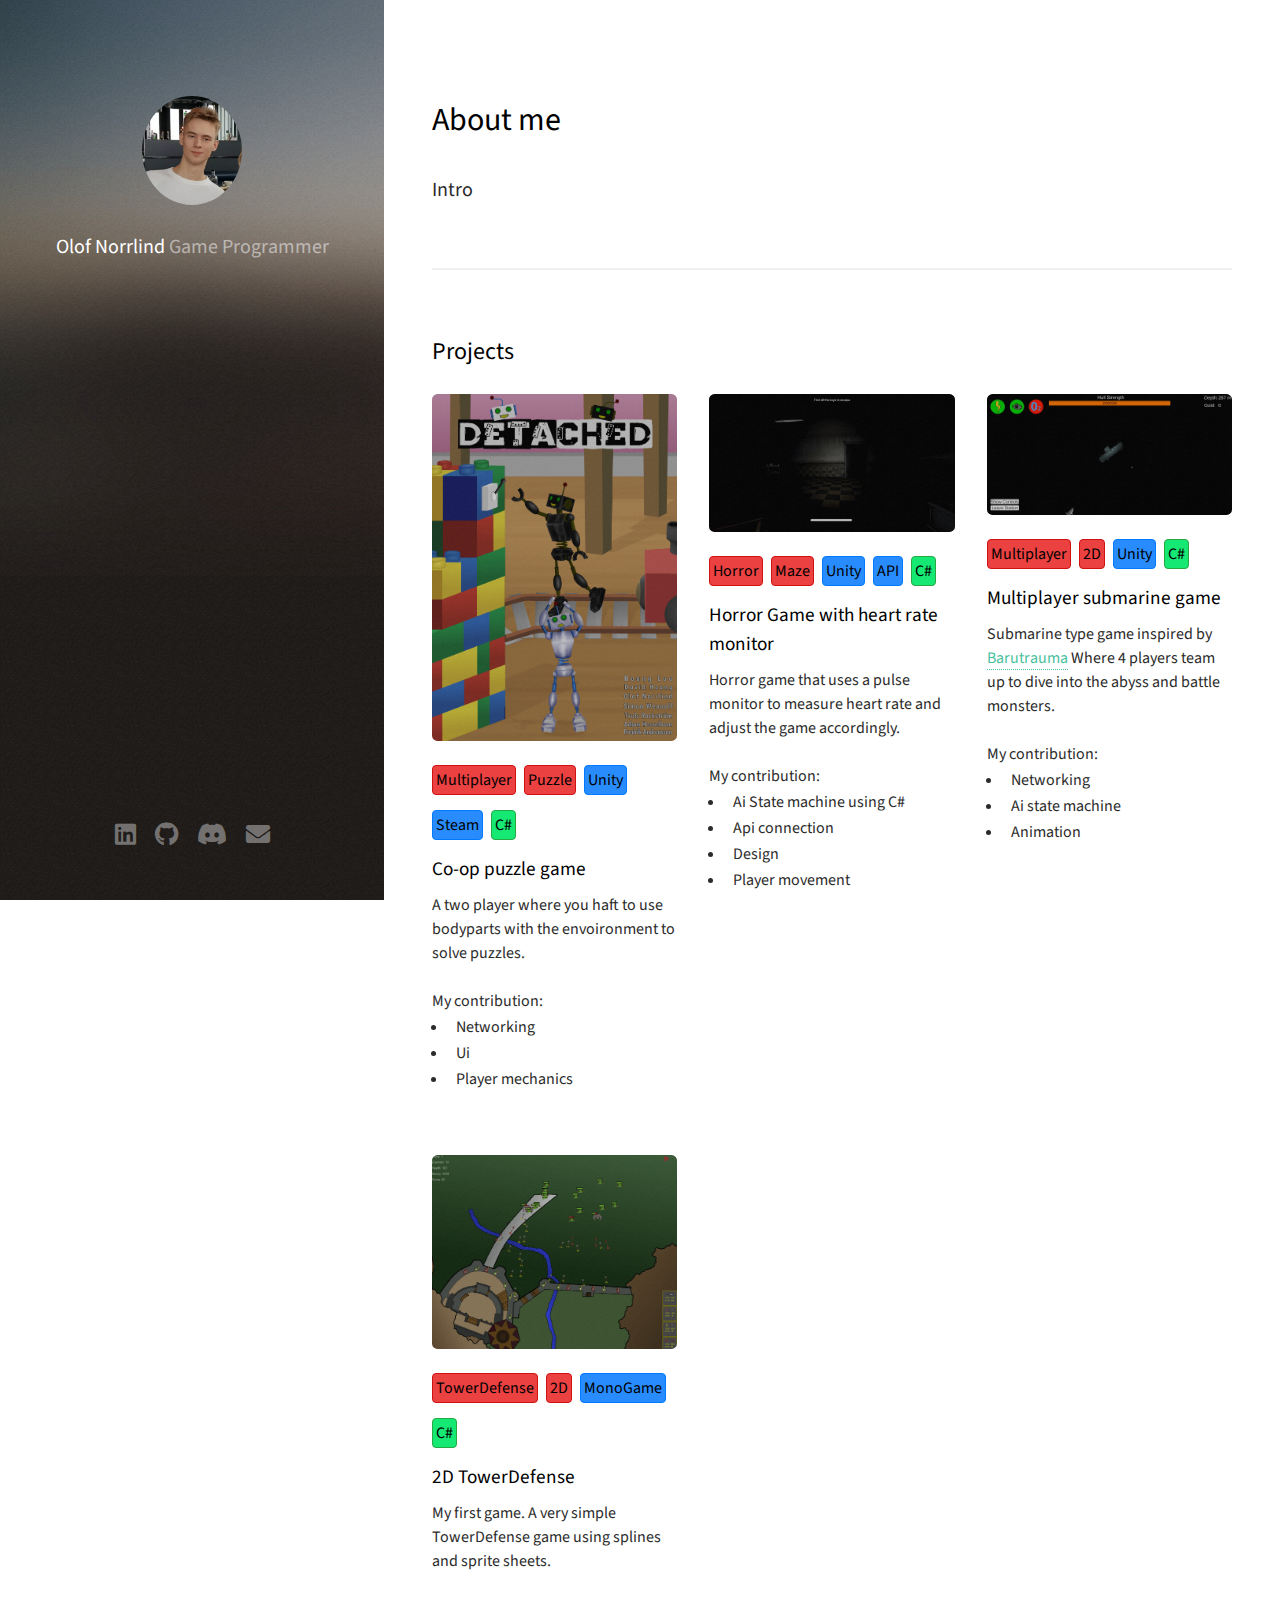
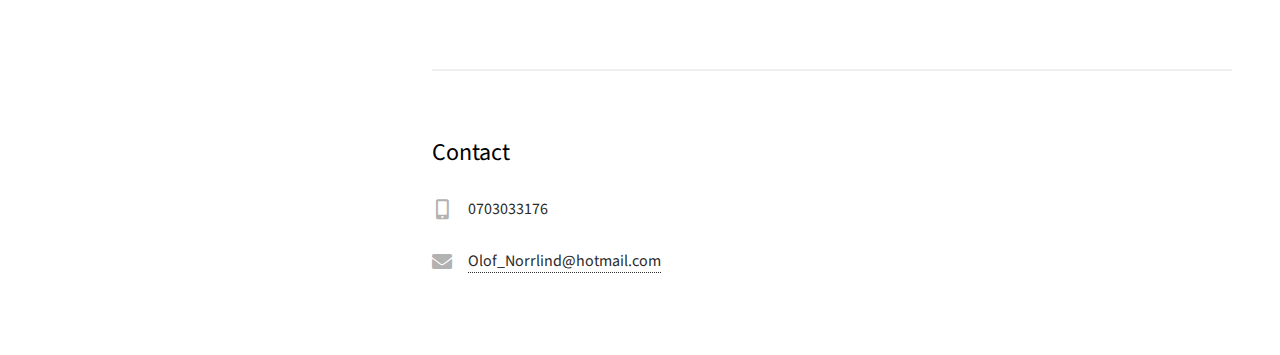
==== commit cd3d104b: "Added assets for first game, Updated page for first game, minor speel check" ====
--- a/index.html
+++ b/index.html
@@ -105,7 +105,7 @@
 									<figcaption class="Engine">MonoGame</figcaption>
 									<figcaption class="Language">C#</figcaption>
 								<h3>2D TowerDefense</h3>
-								<p>Small TowerDefense.</p>
+								<p>My first game. A very simple TowerDefense game using splines and sprite sheets.</p>
 							</article>	
 						</div>
 					</section>
--- a/assets/css/main.css
+++ b/assets/css/main.css
@@ -39,13 +39,13 @@
 
 .back-button {
 	position: absolute;
-	top: 5%; /* Adjust as needed */
-	left: 5%; /* Adjust as needed */
+	top: 3%; 
+	left: 5%; 
 	padding: 10px 20px;
-	background-color: transparent; /* Blue background color */
+	background-color: transparent; 
 	color: #b2b2b2; /* White text color */
-	border: none;
-	border-radius: 4px;
+	border: #787878;
+	border-radius: 3px;
 	cursor: pointer;
 }
 
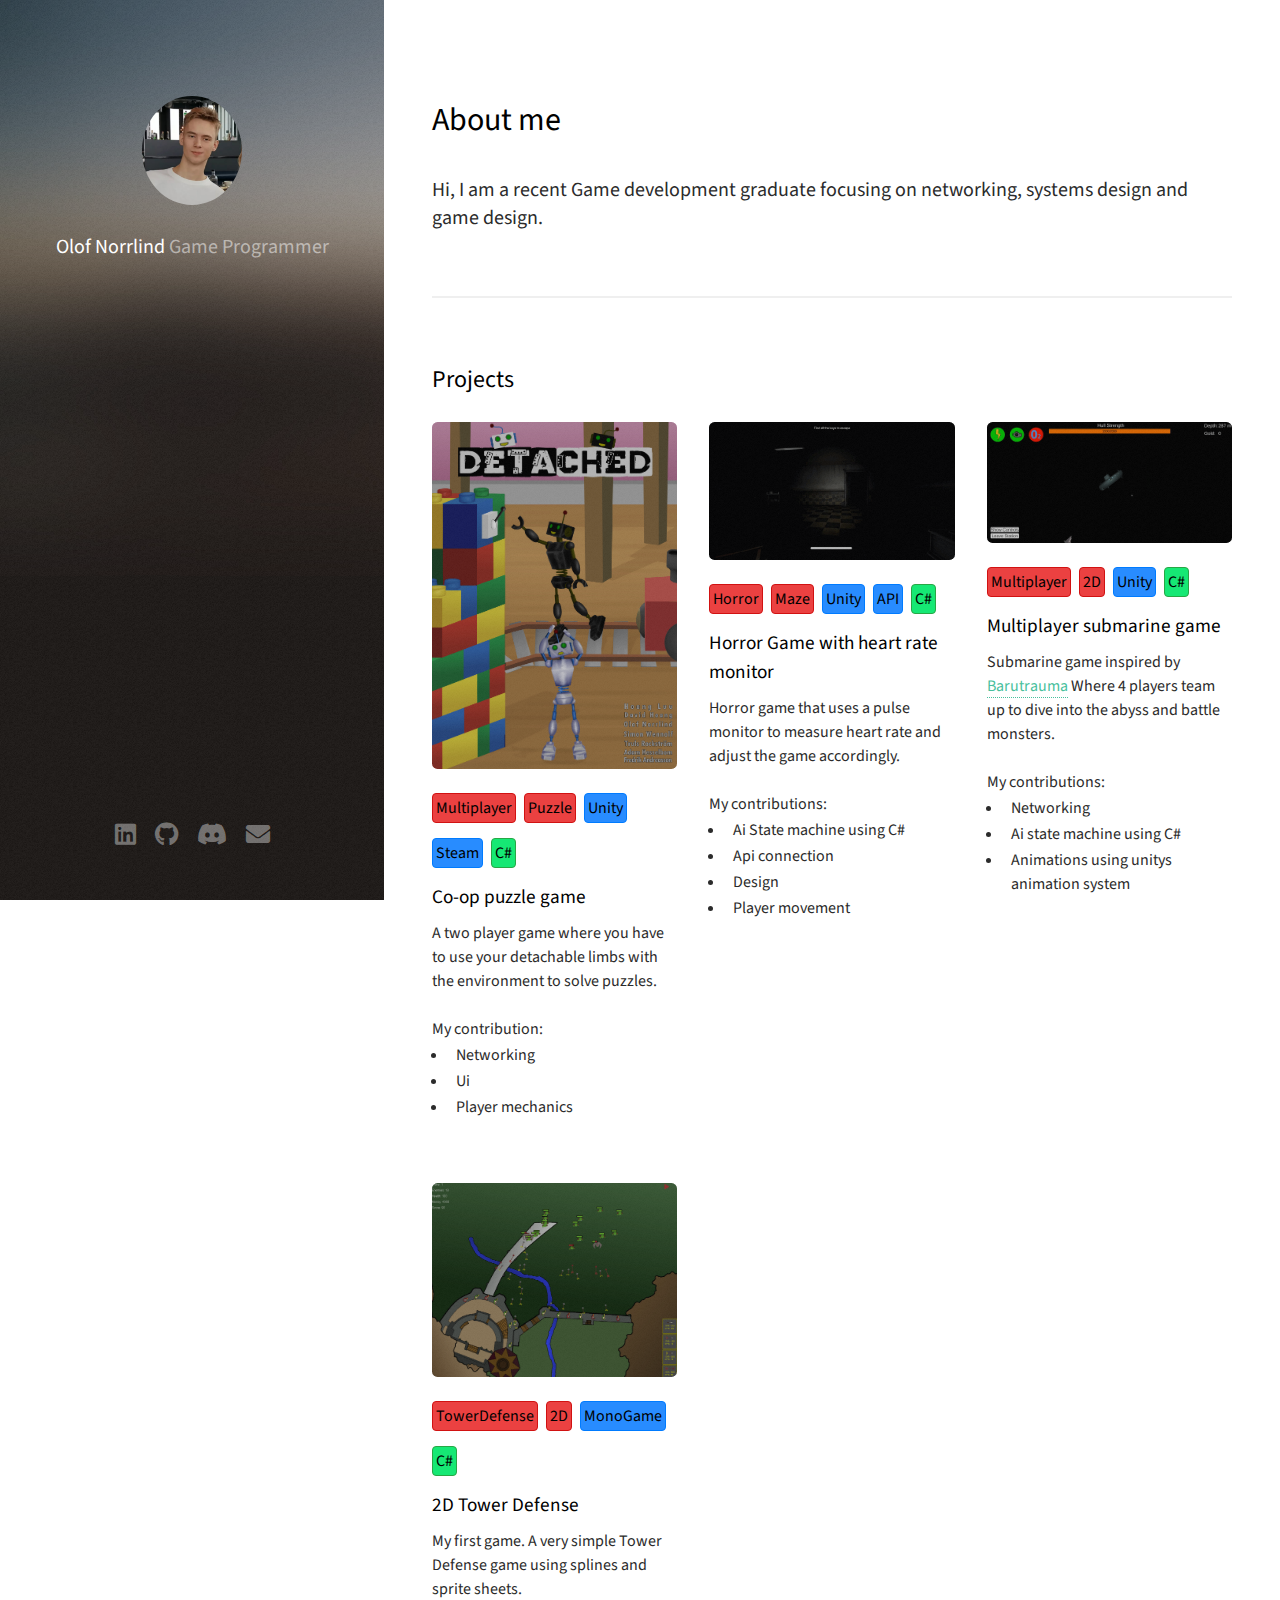
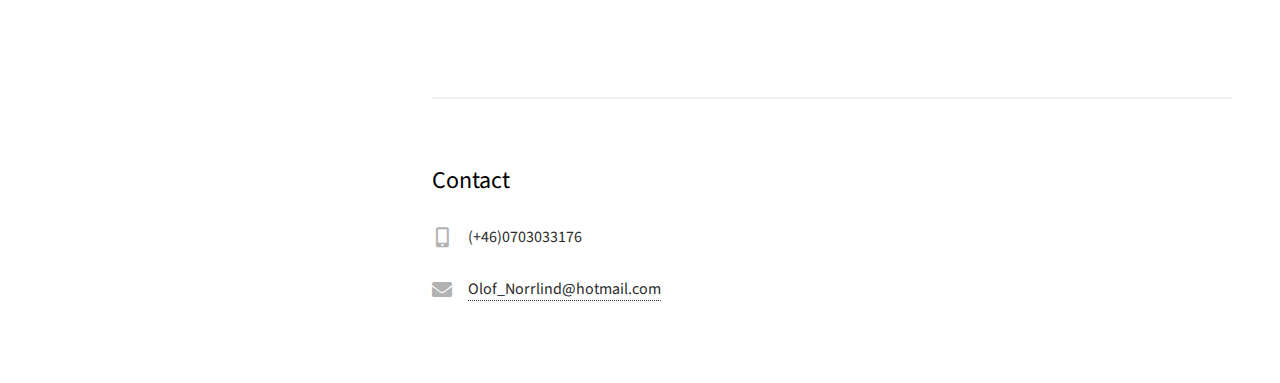
==== commit 7fd93b00: "Spelling misstakes" ====
--- a/index.html
+++ b/index.html
@@ -26,7 +26,7 @@
 						<header class="major">
 							<h2>About me</h2>
 						</header>
-						<p>Intro</p>
+						<p>Hi, I am a recent Game development graduate focusing on networking, systems design and game design.</p>
 					</section>
 
 				<!-- Two -->
@@ -42,7 +42,7 @@
 									<figcaption class="Language">C#</figcaption>
 
 								<h3>Co-op puzzle game</h3>
-								<p>A two player where you haft to use bodyparts with the envoironment to solve puzzles. <br/>
+								<p>A two player game where you have to use your detachable limbs with the environment to solve puzzles. <br/>
 									<br/>
 								My contribution:</p>	
 
@@ -63,7 +63,7 @@
 								<h3>Horror Game with heart rate monitor</h3>
 								<p>Horror game that uses a pulse monitor to measure heart rate and adjust the game accordingly.<br/>
 									<br/>
-								My contribution:</p>	
+								My contributions:</p>	
 
 								<ul>
 									<li><p>Ai State machine using C#</p></li>
@@ -79,14 +79,14 @@
 									<figcaption class="Engine">Unity</figcaption>
 									<figcaption class="Language">C#</figcaption>
 								<h3>Multiplayer submarine game</h3>
-								<p>Submarine type game inspired by <a href="https://store.steampowered.com/app/602960/Barotrauma/">Barutrauma</a> Where 4 players team up to dive into the abyss and battle monsters.<br/>
+								<p>Submarine game inspired by <a href="https://store.steampowered.com/app/602960/Barotrauma/">Barutrauma</a> Where 4 players team up to dive into the abyss and battle monsters.<br/>
 									<br/>
-								My contribution:</p>	
+								My contributions:</p>	
 
 								<ul>
 									<li><p>Networking</p></li>
-									<li><p>Ai state machine</p></li>
-									<li><p>Animation</p></li>
+									<li><p>Ai state machine using C#</p></li>
+									<li><p>Animations using unitys animation system</p></li>
 								</ul>
 							</article>
 							<!-- <article class="col-4 col-6-small col-12-xsmall work-item">
@@ -104,8 +104,8 @@
 									<figcaption class="Game">2D</figcaption>
 									<figcaption class="Engine">MonoGame</figcaption>
 									<figcaption class="Language">C#</figcaption>
-								<h3>2D TowerDefense</h3>
-								<p>My first game. A very simple TowerDefense game using splines and sprite sheets.</p>
+								<h3>2D Tower Defense</h3>
+								<p>My first game. A very simple Tower Defense game using splines and sprite sheets.</p>
 							</article>	
 						</div>
 					</section>
@@ -116,7 +116,7 @@
 						<ul class="labeled-icons">
 							<li>
 								<h3 class="icon solid fa-mobile-alt"><span class="label">Phone</span></h3>
-								0703033176
+								(+46)0703033176
 							</li>
 							<li>
 								<h3 class="icon solid fa-envelope"><span class="label">Email</span></h3>
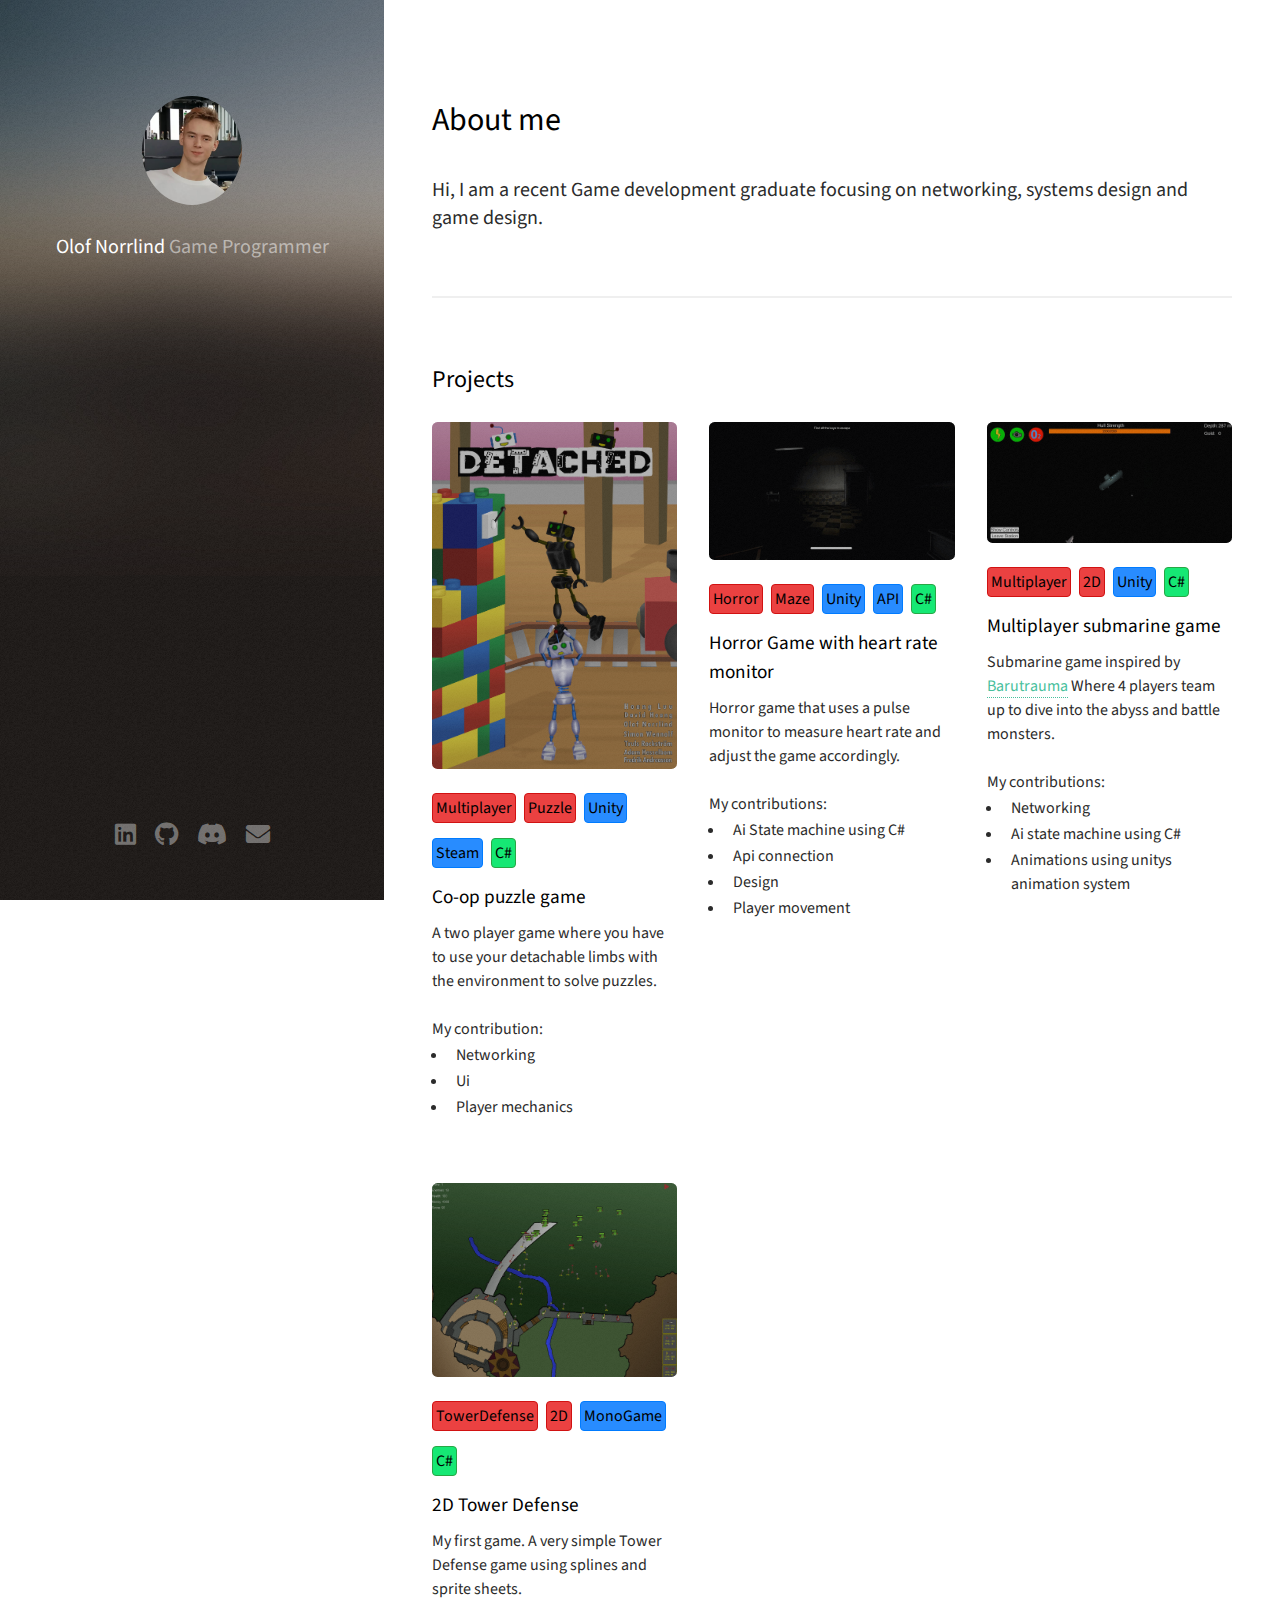
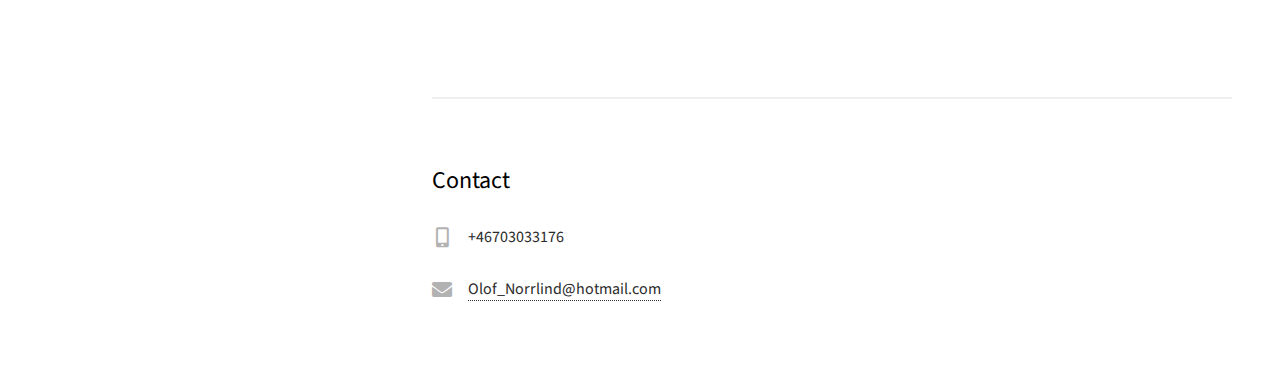
==== commit fea0613a: "." ====
--- a/index.html
+++ b/index.html
@@ -116,7 +116,7 @@
 						<ul class="labeled-icons">
 							<li>
 								<h3 class="icon solid fa-mobile-alt"><span class="label">Phone</span></h3>
-								(+46)0703033176
+								+46703033176
 							</li>
 							<li>
 								<h3 class="icon solid fa-envelope"><span class="label">Email</span></h3>
